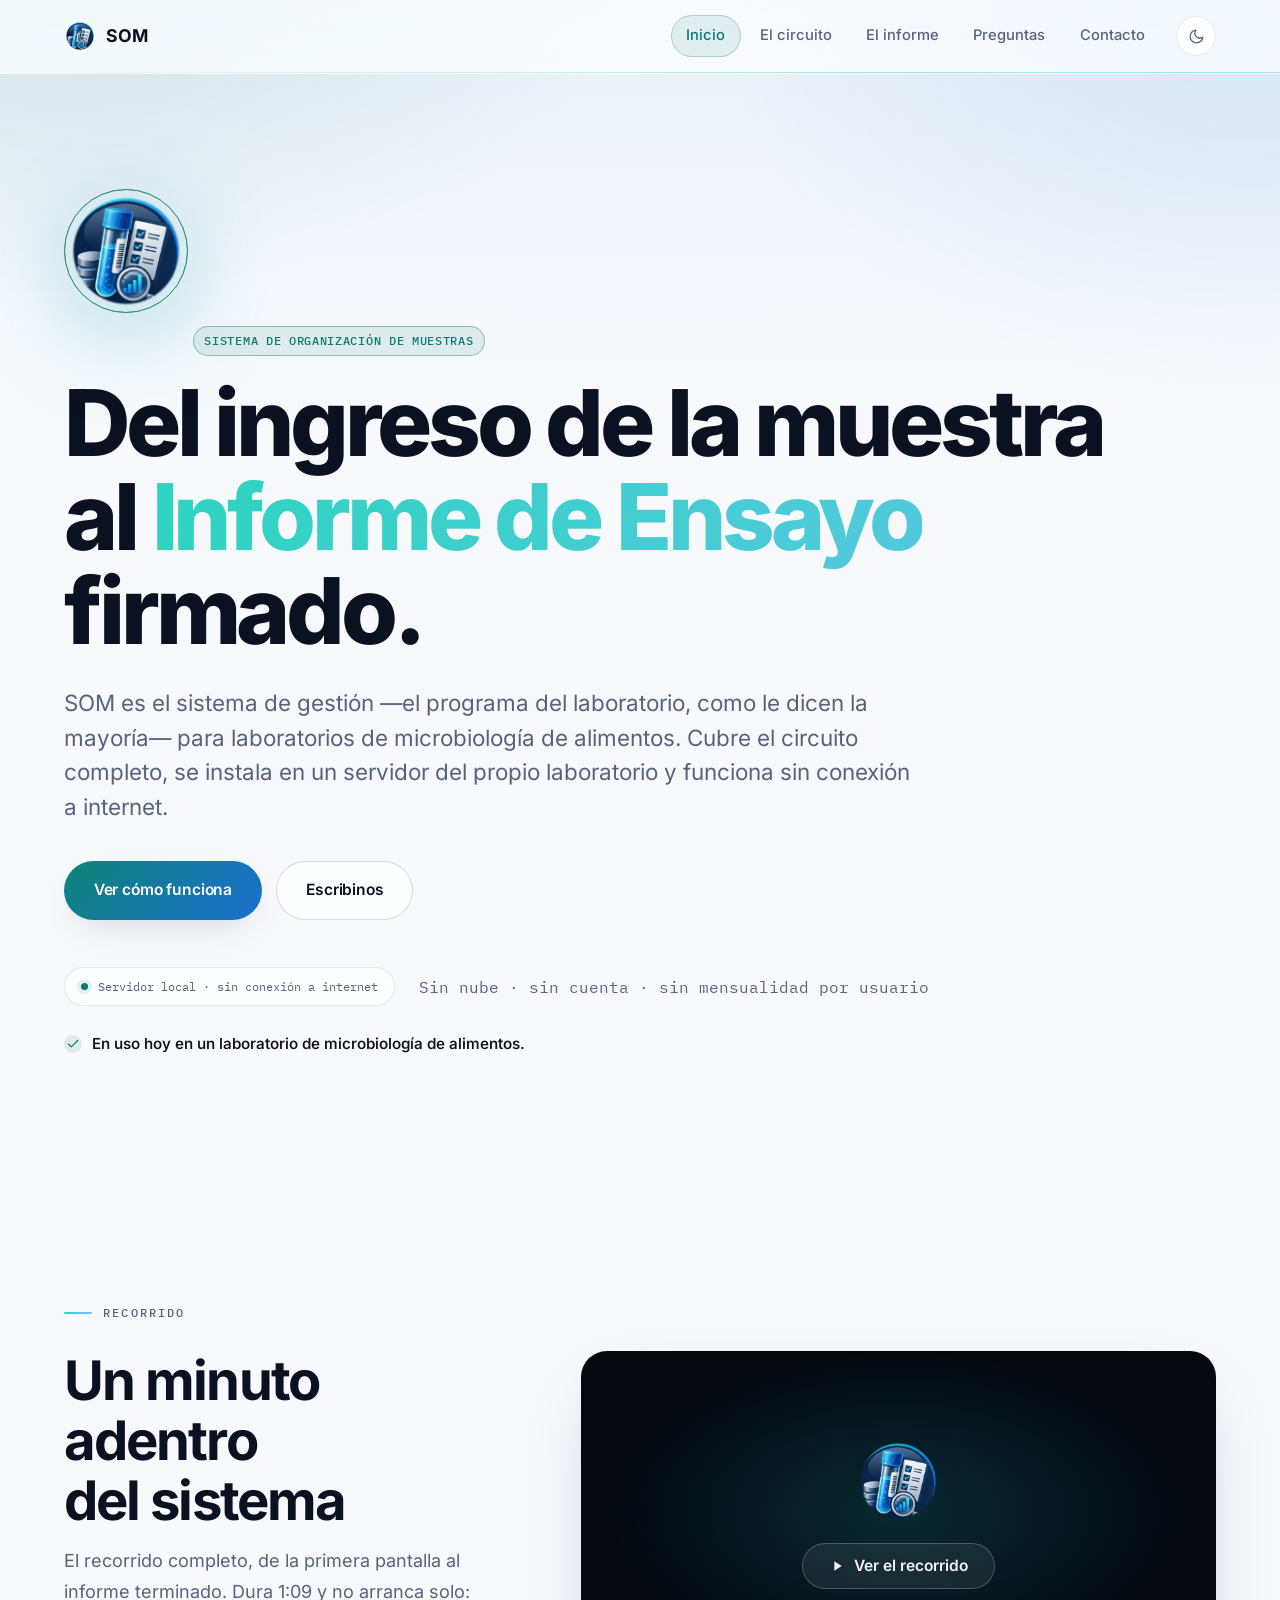
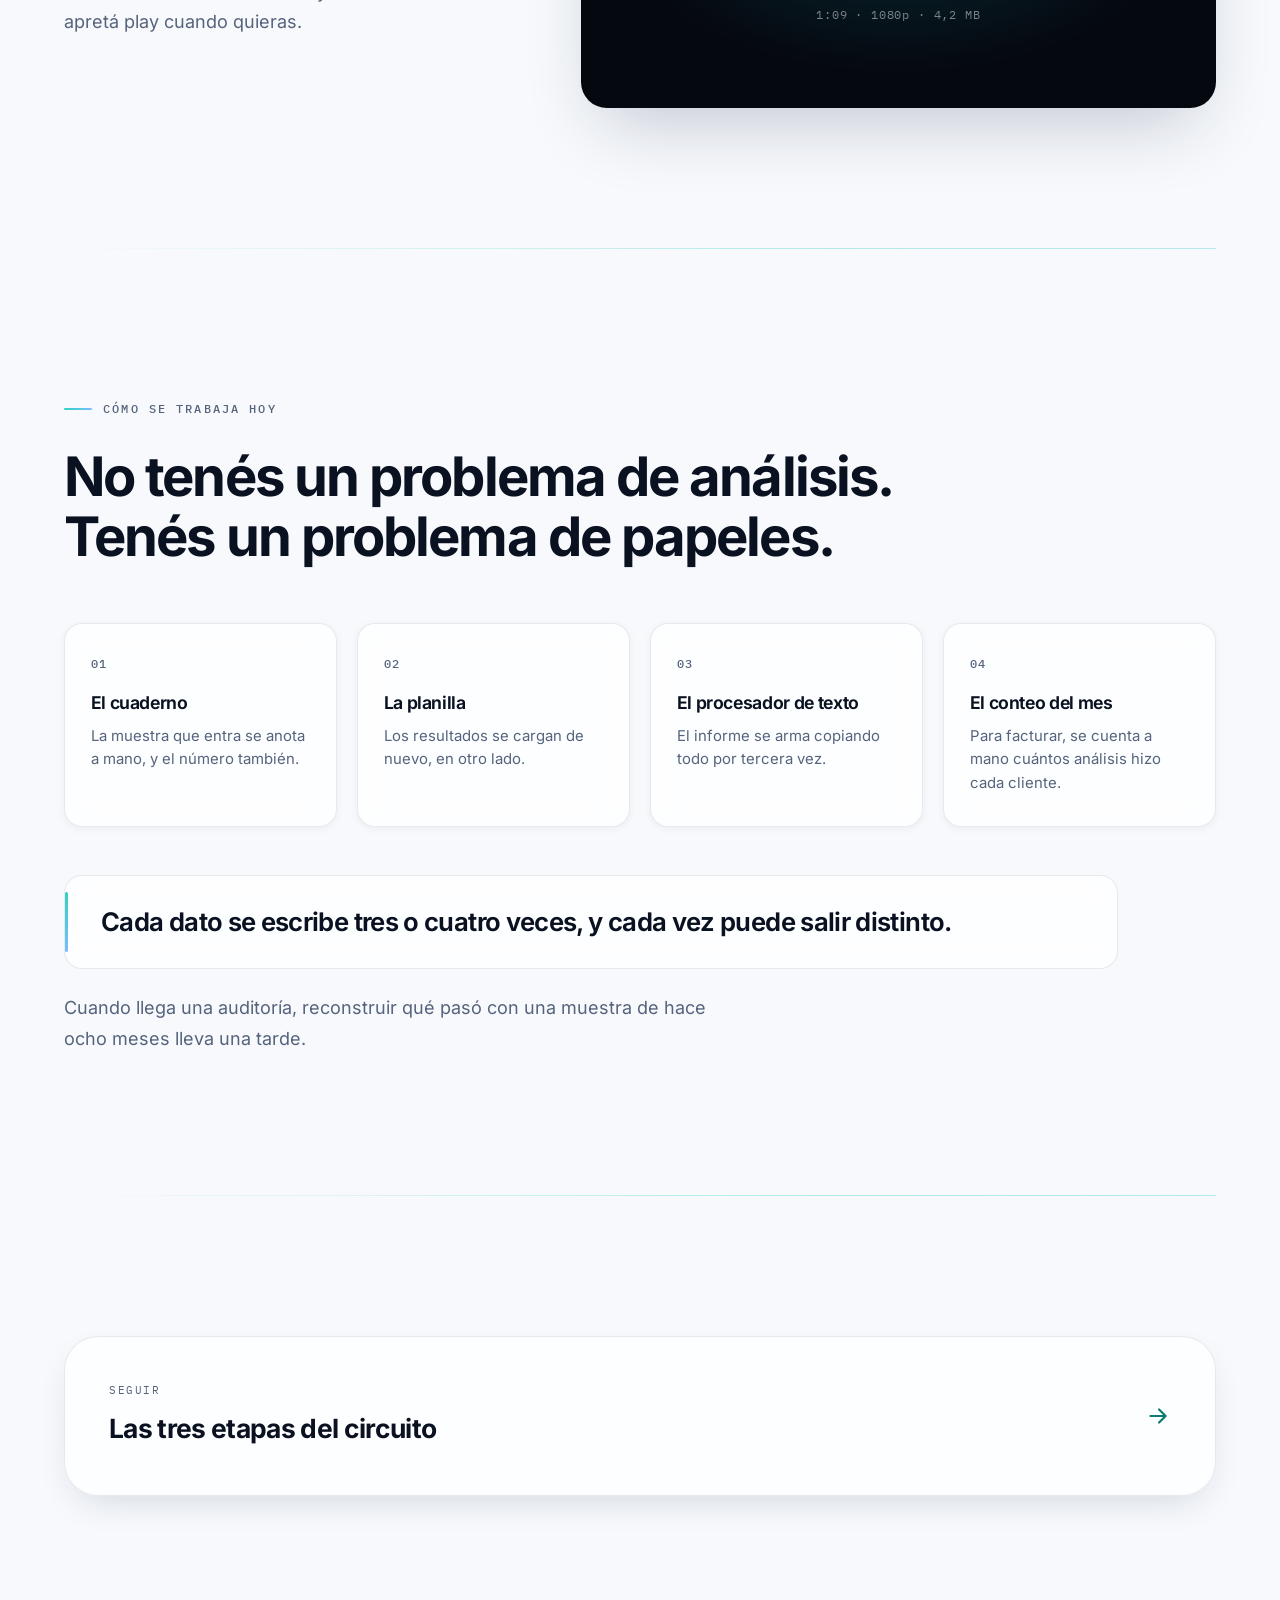
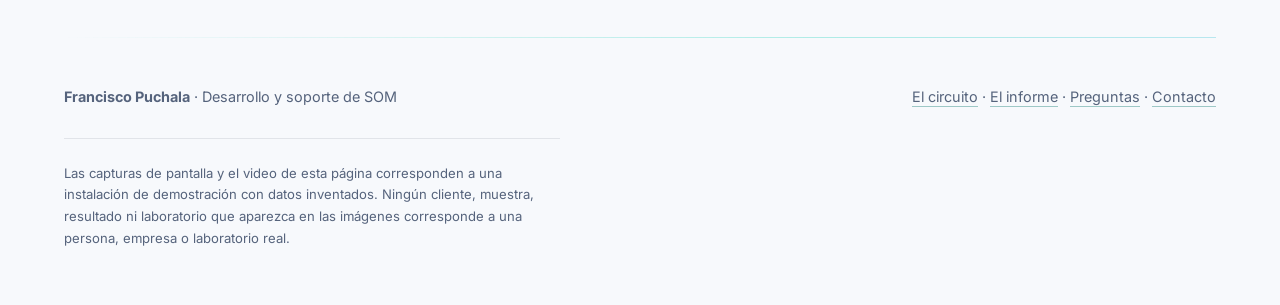
==== index.html @ 0919300e "Portada: suma "programa del laboratorio" como sinonimo natural No es una palabra clave metida con ca" ====
<!doctype html>
<html lang="es-UY">
  <head>
    <meta charset="utf-8" />
    <meta name="viewport" content="width=device-width, initial-scale=1" />
                        <!-- SEO:inicio -->
    <title>Software para laboratorios de microbiología de alimentos | SOM</title>
    <meta name="description" content="SOM gestiona el circuito completo del laboratorio, del ingreso de la muestra al Informe de Ensayo firmado. Se instala en tu servidor y funciona sin internet." />
    <link rel="canonical" href="https://somlims.uy/" />
    <meta name="author" content="Francisco Puchala" />
    <meta name="robots" content="index, follow, max-image-preview:large" />

    <!-- Vista previa al compartir (WhatsApp, LinkedIn, etc.) -->
    <meta property="og:type" content="website" />
    <meta property="og:site_name" content="SOM — Sistema de Organización de Muestras" />
    <meta property="og:locale" content="es_UY" />
    <meta property="og:title" content="Software para laboratorios de microbiología de alimentos | SOM" />
    <meta property="og:description" content="SOM gestiona el circuito completo del laboratorio, del ingreso de la muestra al Informe de Ensayo firmado. Se instala en tu servidor y funciona sin internet." />
    <meta property="og:url" content="https://somlims.uy/" />
    <meta property="og:image" content="https://somlims.uy/img/compartir.png" />
    <meta property="og:image:width" content="1200" />
    <meta property="og:image:height" content="630" />
    <meta property="og:image:alt" content="SOM — Sistema de Organización de Muestras. Del ingreso de la muestra al Informe de Ensayo firmado." />
    <meta name="twitter:card" content="summary_large_image" />
    <meta name="twitter:title" content="Software para laboratorios de microbiología de alimentos | SOM" />
    <meta name="twitter:description" content="SOM gestiona el circuito completo del laboratorio, del ingreso de la muestra al Informe de Ensayo firmado. Se instala en tu servidor y funciona sin internet." />
    <meta name="twitter:image" content="https://somlims.uy/img/compartir.png" />

    <script type="application/ld+json">{"@context":"https://schema.org","@type":"SoftwareApplication","name":"SOM — Sistema de Organización de Muestras","alternateName":"SOM","applicationCategory":"BusinessApplication","applicationSubCategory":"Sistema de gestión de laboratorio (LIMS)","operatingSystem":"Servidor propio del laboratorio, red interna","url":"https://somlims.uy/","inLanguage":"es-UY","description":"Sistema de gestión para laboratorios de microbiología de alimentos. Cubre el circuito completo, del ingreso de la muestra al Informe de Ensayo firmado. Se instala en un servidor del propio laboratorio y funciona sin conexión a internet.","author":{"@type":"Person","name":"Francisco Puchala"},"provider":{"@type":"Person","name":"Francisco Puchala"},"areaServed":{"@type":"Country","name":"Uruguay"},"audience":{"@type":"Audience","audienceType":"Laboratorios de microbiología de alimentos"},"featureList":["Ingreso de muestras con numeración automática","Carga de resultados con valores de referencia","Informe de Ensayo sobre hoja membretada con firma","Sello de acreditación según la metodología del catálogo","Fichas de clientes con historial","Conteo mensual por cliente para facturar","Catálogo propio de ensayos, parámetros y metodologías","Usuarios, roles y firmas escaneadas","Respaldos automáticos programados","Funciona sin conexión a internet"]}</script>
    <!-- SEO:fin -->
    <meta name="theme-color" content="#05080f" />
    <link rel="icon" href="./img/emblema.png" type="image/png" />
    <link rel="preload" href="./fonts/inter-latin.woff2" as="font" type="font/woff2" crossorigin />
    <link rel="stylesheet" href="./css/som.css" />
    <script>
      /* Antes del primer pintado: el tema guardado y la marca que habilita
         las animaciones de entrada. Si el JavaScript no corre, la clase
         nunca se agrega y no se esconde nada. */
      (function () {
        var r = document.documentElement;
        r.classList.add('anim');
        try {
          var t = localStorage.getItem('som-tema');
          if (t) r.setAttribute('data-theme', t);
        } catch (e) {}
      })();
    </script>
  </head>

  <body>
    <a class="saltar" href="#contenido">Saltar al contenido</a>

    <header class="cabecera">
      <div class="env cabecera__fila">
        <a class="marca" href="./index.html">
          <img src="./img/emblema.png" alt="" width="30" height="30" />
          <span>SOM</span>
        </a>
        <nav class="nav" aria-label="Principal">
          <a href="./index.html" aria-current="page">Inicio</a>
          <a href="./circuito.html">El circuito</a>
          <a href="./informe.html">El informe</a>
          <a href="./preguntas.html">Preguntas</a>
          <a href="./contacto.html">Contacto</a>
        </nav>
        <button class="tema" type="button" aria-label="Cambiar a modo claro">
          <svg class="sol" viewBox="0 0 24 24" fill="none" stroke="currentColor" stroke-width="1.8" stroke-linecap="round" aria-hidden="true"><circle cx="12" cy="12" r="4"/><path d="M12 2v2M12 20v2M4.9 4.9l1.4 1.4M17.7 17.7l1.4 1.4M2 12h2M20 12h2M4.9 19.1l1.4-1.4M17.7 6.3l1.4-1.4"/></svg>
          <svg class="luna" viewBox="0 0 24 24" fill="none" stroke="currentColor" stroke-width="1.8" stroke-linecap="round" stroke-linejoin="round" aria-hidden="true"><path d="M21 12.8A9 9 0 1 1 11.2 3a7 7 0 0 0 9.8 9.8z"/></svg>
        </button>
      </div>
      <hr class="regla-bicolor" />
    </header>

    <main id="contenido">
      <!-- ================= PORTADA ================= -->
      <section class="portada">
        <div class="env">
          <img
            class="portada__emblema" data-rev="escala"
            src="./img/emblema.png"
            alt="Emblema de SOM"
            width="108"
            height="108"
          />
          <p class="chip chip--acento" data-rev="fundido">Sistema de Organización de Muestras</p>
          <h1 class="titular" data-rev="subir" style="margin-top: 1.25rem">
            Del ingreso de la muestra<br />
            al <span class="destacado">Informe de Ensayo</span> firmado.
          </h1>
          <p class="bajada medida" data-rev="subir" style="margin-top: 1.75rem">
            SOM es el sistema de gestión —el programa del laboratorio, como le
            dicen la mayoría— para laboratorios de microbiología de alimentos.
            Cubre el circuito completo, se instala en un servidor del propio
            laboratorio y funciona sin conexión a internet.
          </p>
          <div class="botonera" style="margin-top: 2.25rem" data-rev="subir">
            <a class="boton" href="./circuito.html">Ver cómo funciona</a>
            <a class="boton boton--linea" href="./contacto.html">Escribinos</a>
          </div>
          <div class="portada__pie" data-rev="fundido">
            <span class="estado">Servidor local · sin conexión a internet</span>
            <span class="mono suave">Sin nube · sin cuenta · sin mensualidad por usuario</span>
          </div>
          <p class="en-uso" data-rev="fundido">
            <svg viewBox="0 0 24 24" fill="none" stroke="currentColor" stroke-width="2" stroke-linecap="round" stroke-linejoin="round" aria-hidden="true"><path d="M20 6 9 17l-5-5"/></svg>
            En uso hoy en un laboratorio de microbiología de alimentos.
          </p>
        </div>
      </section>

      <!-- ================= VIDEO ================= -->
      <section class="seccion">
        <div class="env">
          <p class="rotulo" data-rev="fundido">Recorrido</p>
          <div class="desparejo">
            <div>
              <h2 class="titulo-2" data-rev="subir">Un minuto adentro del sistema</h2>
              <p class="suave" data-rev="subir" style="margin-top: 1rem">
                El recorrido completo, de la primera pantalla al informe
                terminado. Dura 1:09 y no arranca solo: apretá play cuando
                quieras.
              </p>
            </div>
            <div class="video" data-rev="escala">
              <video
                preload="none"
                playsinline
                src="./video/recorrido.mp4"
                title="Recorrido por SOM"
              >
                Tu navegador no puede reproducir este video.
                <a href="./video/recorrido.mp4">Descargalo acá.</a>
              </video>
              <button class="video__tapa" type="button">
                <img src="./img/emblema.png" alt="" width="84" height="84" />
                <span class="video__play">
                  <svg viewBox="0 0 24 24" width="16" height="16" fill="currentColor" aria-hidden="true"><path d="M8 5v14l11-7z"/></svg>
                  Ver el recorrido
                </span>
                <span class="video__dato">1:09 · 1080p · 4,2 MB</span>
              </button>
            </div>
          </div>
        </div>
      </section>

      <!-- ================= EL PROBLEMA ================= -->
      <section class="seccion">
        <div class="env">
          <p class="rotulo" data-rev="fundido">Cómo se trabaja hoy</p>
          <h2 class="titulo-2 medida" data-rev="subir">
            No tenés un problema de análisis.<br />
            Tenés un problema de papeles.
          </h2>

          <div class="hoy" data-escalonar>
            <div class="hoy__paso" data-rev="subir">
              <span class="hoy__n">01</span>
              <strong>El cuaderno</strong>
              <p>La muestra que entra se anota a mano, y el número también.</p>
            </div>
            <div class="hoy__paso" data-rev="subir">
              <span class="hoy__n">02</span>
              <strong>La planilla</strong>
              <p>Los resultados se cargan de nuevo, en otro lado.</p>
            </div>
            <div class="hoy__paso" data-rev="subir">
              <span class="hoy__n">03</span>
              <strong>El procesador de texto</strong>
              <p>El informe se arma copiando todo por tercera vez.</p>
            </div>
            <div class="hoy__paso" data-rev="subir">
              <span class="hoy__n">04</span>
              <strong>El conteo del mes</strong>
              <p>Para facturar, se cuenta a mano cuántos análisis hizo cada cliente.</p>
            </div>
          </div>

          <p class="remate medida" data-rev="subir">
            Cada dato se escribe tres o cuatro veces, y cada vez puede salir
            distinto.
          </p>

          <p class="suave medida" data-rev="subir" style="margin-top: 1.5rem">
            Cuando llega una auditoría, reconstruir qué pasó con una muestra de
            hace ocho meses lleva una tarde.
          </p>
        </div>
      </section>

      <!-- ================= SIGUIENTE ================= -->
      <section class="seccion">
        <div class="env">
          <a class="siguiente" data-rev="escala" href="./circuito.html">
            <span>
              <small>Seguir</small>
              <strong>Las tres etapas del circuito</strong>
            </span>
            <svg viewBox="0 0 24 24" fill="none" stroke="currentColor" stroke-width="2" stroke-linecap="round" stroke-linejoin="round" aria-hidden="true"><path d="M5 12h14M13 6l6 6-6 6"/></svg>
          </a>
        </div>
      </section>
    </main>

    <footer class="pie">
      <div class="env">
        <div class="pie__fila">
          <div>
            <strong data-dato="nombre"></strong>
            <span class="suave"> · </span>
            <span class="suave" data-dato="rol"></span>
          </div>
          <nav aria-label="Pie">
            <a href="./circuito.html">El circuito</a> ·
            <a href="./informe.html">El informe</a> ·
            <a href="./preguntas.html">Preguntas</a> ·
            <a href="./contacto.html">Contacto</a>
          </nav>
        </div>
        <p class="descargo">
          Las capturas de pantalla y el video de esta página corresponden a una
          instalación de demostración con datos inventados. Ningún cliente,
          muestra, resultado ni laboratorio que aparezca en las imágenes
          corresponde a una persona, empresa o laboratorio real.
        </p>
      </div>
    </footer>

    <script src="./js/datos.js"></script>
    <script src="./js/som.js" defer></script>
  </body>
</html>
---- css/som.css ----
/* ==========================================================================
   SOM — Sistema de Organización de Muestras
   Hoja de estilos única. Sin framework, sin dependencias externas.

   Dirección: superficies de vidrio, sombras difusas y grandes, esquinas
   redondeadas consistentes, mucho aire y gradientes derivados de la marca
   (verde agua del sistema + azul del emblema). Nada de violeta genérico.
   ========================================================================== */

/* --------------------------------------------------------------------------
   1. Tipografías (servidas desde este mismo repositorio)
   -------------------------------------------------------------------------- */

@font-face {
  font-family: 'Inter';
  font-style: normal;
  font-weight: 100 900;
  font-display: swap;
  src: url('../fonts/inter-latin.woff2') format('woff2');
  unicode-range: U+0000-00FF, U+0131, U+0152-0153, U+02BB-02BC, U+02C6, U+02DA,
    U+02DC, U+0304, U+0308, U+0329, U+2000-206F, U+20AC, U+2122, U+2191, U+2193,
    U+2212, U+2215, U+FEFF, U+FFFD;
}
@font-face {
  font-family: 'Inter';
  font-style: normal;
  font-weight: 100 900;
  font-display: swap;
  src: url('../fonts/inter-latin-ext.woff2') format('woff2');
  unicode-range: U+0100-02BA, U+02BD-02C5, U+02C7-02CC, U+02CE-02D7, U+02DD-02FF,
    U+0304, U+0308, U+0329, U+1D00-1DBF, U+1E00-1E9F, U+1EF2-1EFF, U+2020,
    U+20A0-20AB, U+20AD-20C0, U+2113, U+2C60-2C7F, U+A720-A7FF;
}
@font-face {
  font-family: 'IBM Plex Mono';
  font-style: normal;
  font-weight: 400;
  font-display: swap;
  src: url('../fonts/plexmono-400-latin.woff2') format('woff2');
  unicode-range: U+0000-00FF, U+0131, U+0152-0153, U+02BB-02BC, U+02C6, U+02DA,
    U+02DC, U+0304, U+0308, U+0329, U+2000-206F, U+20AC, U+2122, U+2191, U+2193,
    U+2212, U+2215, U+FEFF, U+FFFD;
}
@font-face {
  font-family: 'IBM Plex Mono';
  font-style: normal;
  font-weight: 400;
  font-display: swap;
  src: url('../fonts/plexmono-400-latin-ext.woff2') format('woff2');
  unicode-range: U+0100-02BA, U+02BD-02C5, U+02C7-02CC, U+02CE-02D7, U+02DD-02FF,
    U+0304, U+0308, U+0329, U+1D00-1DBF, U+1E00-1E9F, U+1EF2-1EFF, U+2020,
    U+20A0-20AB, U+20AD-20C0, U+2113, U+2C60-2C7F, U+A720-A7FF;
}
@font-face {
  font-family: 'IBM Plex Mono';
  font-style: normal;
  font-weight: 500;
  font-display: swap;
  src: url('../fonts/plexmono-500-latin.woff2') format('woff2');
  unicode-range: U+0000-00FF, U+0131, U+0152-0153, U+02BB-02BC, U+02C6, U+02DA,
    U+02DC, U+0304, U+0308, U+0329, U+2000-206F, U+20AC, U+2122, U+2191, U+2193,
    U+2212, U+2215, U+FEFF, U+FFFD;
}
@font-face {
  font-family: 'IBM Plex Mono';
  font-style: normal;
  font-weight: 500;
  font-display: swap;
  src: url('../fonts/plexmono-500-latin-ext.woff2') format('woff2');
  unicode-range: U+0100-02BA, U+02BD-02C5, U+02C7-02CC, U+02CE-02D7, U+02DD-02FF,
    U+0304, U+0308, U+0329, U+1D00-1DBF, U+1E00-1E9F, U+1EF2-1EFF, U+2020,
    U+20A0-20AB, U+20AD-20C0, U+2113, U+2C60-2C7F, U+A720-A7FF;
}

/* --------------------------------------------------------------------------
   2. Fichas de diseño
   -------------------------------------------------------------------------- */

:root {
  /* Fondo profundo con dos halos de color muy suaves */
  --bg: #05080f;
  --bg-2: #090f1d;
  --halo-1: rgba(45, 212, 191, 0.16);
  --halo-2: rgba(66, 141, 245, 0.14);

  /* Superficies de vidrio */
  --panel: rgba(255, 255, 255, 0.042);
  --panel-2: rgba(255, 255, 255, 0.075);
  --vidrio: rgba(9, 15, 29, 0.62);
  --linea: rgba(255, 255, 255, 0.085);
  --linea-fuerte: rgba(255, 255, 255, 0.16);

  --text: #f0f4fa;
  --muted: #96a3ba;

  --accent: #2dd4bf;
  --accent-2: #6bb3ff;
  --accent-soft: rgba(45, 212, 191, 0.13);
  --on-accent: #ffffff;

  /* Gradientes. El verde agua es del sistema, el azul es el del emblema. */
  --grad-boton: linear-gradient(135deg, #0e8377 0%, #1c6fd0 100%);
  --grad-boton-hover: linear-gradient(135deg, #12a394 0%, #2a80e8 100%);
  --grad-texto: linear-gradient(115deg, #2dd4bf 0%, #7cbcff 100%);
  --grad-linea: linear-gradient(
    90deg,
    transparent,
    rgba(45, 212, 191, 0.55) 30%,
    rgba(107, 179, 255, 0.55) 70%,
    transparent
  );

  /* Sombras difusas y grandes */
  --sh-1: 0 2px 10px rgba(0, 0, 0, 0.3);
  --sh-2: 0 14px 40px -12px rgba(0, 0, 0, 0.55);
  --sh-3: 0 30px 80px -20px rgba(0, 0, 0, 0.7);
  --sh-glow: 0 14px 44px -10px rgba(20, 160, 175, 0.45);

  --marcador: #f0b072;
  --marcador-borde: rgba(240, 176, 114, 0.5);
  --marcador-fondo: rgba(240, 176, 114, 0.12);

  --font-sans: 'Inter', system-ui, -apple-system, 'Segoe UI', Roboto,
    'Helvetica Neue', Arial, sans-serif;
  --font-mono: 'IBM Plex Mono', ui-monospace, 'SFMono-Regular', Consolas,
    'Liberation Mono', monospace;

  /* Radios consistentes */
  --r-xs: 8px;
  --r-sm: 12px;
  --r: 18px;
  --r-lg: 26px;
  --r-xl: 34px;
  --r-pill: 999px;

  /* Aire */
  --rail: clamp(1.25rem, 5vw, 4rem);
  --seccion-y: clamp(5.5rem, 11vw, 10rem);
  --measure: 62ch;
  --header-h: 4.5rem;

  --ease: cubic-bezier(0.22, 0.72, 0.24, 1);
  --ease-out: cubic-bezier(0.16, 1, 0.3, 1);
  --t: 0.3s;
}

@media (prefers-color-scheme: light) {
  :root:not([data-theme='dark']) {
    --bg: #f7f9fc;
    --bg-2: #eaf0f8;
    --halo-1: rgba(13, 122, 111, 0.12);
    --halo-2: rgba(28, 111, 208, 0.1);

    --panel: rgba(255, 255, 255, 0.78);
    --panel-2: rgba(255, 255, 255, 0.95);
    --vidrio: rgba(255, 255, 255, 0.72);
    --linea: rgba(12, 24, 48, 0.09);
    --linea-fuerte: rgba(12, 24, 48, 0.16);

    --text: #0a1120;
    --muted: #55637c;

    --accent: #0d7a6f;
    --accent-2: #1c6fd0;
    --accent-soft: rgba(13, 122, 111, 0.1);

    --sh-1: 0 2px 8px rgba(15, 30, 60, 0.05);
    --sh-2: 0 14px 36px -12px rgba(15, 30, 60, 0.16);
    --sh-3: 0 32px 74px -22px rgba(15, 30, 60, 0.24);
    --sh-glow: 0 14px 40px -10px rgba(13, 122, 111, 0.32);

    --marcador: #8a5310;
    --marcador-borde: rgba(154, 91, 15, 0.45);
    --marcador-fondo: rgba(217, 131, 36, 0.1);
  }
}

:root[data-theme='light'] {
  --bg: #f7f9fc;
  --bg-2: #eaf0f8;
  --halo-1: rgba(13, 122, 111, 0.12);
  --halo-2: rgba(28, 111, 208, 0.1);

  --panel: rgba(255, 255, 255, 0.78);
  --panel-2: rgba(255, 255, 255, 0.95);
  --vidrio: rgba(255, 255, 255, 0.72);
  --linea: rgba(12, 24, 48, 0.09);
  --linea-fuerte: rgba(12, 24, 48, 0.16);

  --text: #0a1120;
  --muted: #55637c;

  --accent: #0d7a6f;
  --accent-2: #1c6fd0;
  --accent-soft: rgba(13, 122, 111, 0.1);

  --sh-1: 0 2px 8px rgba(15, 30, 60, 0.05);
  --sh-2: 0 14px 36px -12px rgba(15, 30, 60, 0.16);
  --sh-3: 0 32px 74px -22px rgba(15, 30, 60, 0.24);
  --sh-glow: 0 14px 40px -10px rgba(13, 122, 111, 0.32);

  --marcador: #8a5310;
  --marcador-borde: rgba(154, 91, 15, 0.45);
  --marcador-fondo: rgba(217, 131, 36, 0.1);
}

/* --------------------------------------------------------------------------
   3. Base
   -------------------------------------------------------------------------- */

*,
*::before,
*::after {
  box-sizing: border-box;
}

html {
  -webkit-text-size-adjust: 100%;
  scroll-behavior: smooth;
  scroll-padding-top: calc(var(--header-h) + 2rem);
}

body {
  margin: 0;
  min-height: 100%;
  background: var(--bg);
  color: var(--text);
  font-family: var(--font-sans);
  font-size: clamp(1rem, 0.95rem + 0.25vw, 1.125rem);
  line-height: 1.7;
  overflow-x: hidden;
  -webkit-font-smoothing: antialiased;
  text-rendering: optimizeLegibility;
  font-synthesis-weight: none;
}

/* Los dos halos de color del fondo. Fijos, muy difusos, casi imperceptibles:
   dan profundidad sin convertirse en un degradado de moda. */
body::before {
  content: '';
  position: fixed;
  inset: -20%;
  z-index: -2;
  background: radial-gradient(
      62rem 42rem at 18% 6%,
      var(--halo-1),
      transparent 60%
    ),
    radial-gradient(54rem 40rem at 84% 14%, var(--halo-2), transparent 62%);
  pointer-events: none;
  animation: derivar 34s ease-in-out infinite alternate;
  will-change: transform;
}

/* La capa plana de abajo, que no se mueve. */
body::after {
  content: '';
  position: fixed;
  inset: 0;
  z-index: -3;
  background: linear-gradient(180deg, var(--bg-2) 0%, var(--bg) 42%);
  pointer-events: none;
}

/* Los dos halos derivan muy despacio. Medio minuto por ciclo: se percibe
   que la pagina esta viva sin que nada distraiga de la lectura. */
@keyframes derivar {
  0% {
    transform: translate3d(0, 0, 0) scale(1);
  }
  50% {
    transform: translate3d(3%, -2.5%, 0) scale(1.08);
  }
  100% {
    transform: translate3d(-2.5%, 2%, 0) scale(1.04);
  }
}

h1,
h2,
h3,
h4 {
  margin: 0;
  font-weight: 700;
  line-height: 1.1;
  letter-spacing: -0.03em;
  text-wrap: balance;
}

p {
  margin: 0;
  text-wrap: pretty;
}

img,
video {
  display: block;
  max-width: 100%;
  height: auto;
}

a {
  color: var(--accent);
  text-decoration-color: color-mix(in srgb, var(--accent) 38%, transparent);
  text-underline-offset: 0.25em;
  text-decoration-thickness: 1px;
  transition: color var(--t) var(--ease),
    text-decoration-color var(--t) var(--ease),
    text-decoration-thickness var(--t) var(--ease);
}
a:hover {
  text-decoration-color: currentColor;
  text-decoration-thickness: 2px;
}

:focus-visible {
  outline: 2px solid var(--accent);
  outline-offset: 3px;
  border-radius: var(--r-xs);
}

::selection {
  background: color-mix(in srgb, var(--accent) 30%, transparent);
  color: var(--text);
}

.saltar {
  position: absolute;
  left: -9999px;
  top: 0;
  z-index: 100;
  padding: 0.85rem 1.4rem;
  border-radius: var(--r-pill);
  background: var(--grad-boton);
  color: #fff;
  font-weight: 600;
  text-decoration: none;
  box-shadow: var(--sh-2);
}
.saltar:focus {
  left: 1rem;
  top: 1rem;
}

/* --------------------------------------------------------------------------
   4. Retícula
   -------------------------------------------------------------------------- */

.env {
  width: 100%;
  max-width: 80rem;
  margin-inline: auto;
  padding-inline: var(--rail);
}

.seccion {
  position: relative;
  padding-block: var(--seccion-y);
}

/* Un filete degradado en vez de una línea dura. */
.seccion + .seccion::before {
  content: '';
  position: absolute;
  top: 0;
  left: 50%;
  translate: -50% 0;
  width: min(80rem, 100% - var(--rail) * 2);
  height: 1px;
  background: var(--grad-linea);
  opacity: 0.65;
}

.desparejo {
  display: grid;
  gap: clamp(2rem, 5vw, 4.5rem);
  align-items: start;
}
@media (min-width: 62rem) {
  .desparejo {
    grid-template-columns: minmax(0, 5fr) minmax(0, 7fr);
  }
}

.medida {
  max-width: var(--measure);
}

/* --------------------------------------------------------------------------
   5. Piezas de marca
   -------------------------------------------------------------------------- */

.regla-bicolor {
  height: 1px;
  border: 0;
  margin: 0;
  background: var(--grad-linea);
  opacity: 0.8;
}

.chip {
  display: inline-flex;
  align-items: center;
  gap: 0.45em;
  padding: 0.4em 0.9em;
  border: 1px solid var(--linea);
  border-radius: var(--r-pill);
  background: var(--panel);
  backdrop-filter: blur(10px);
  -webkit-backdrop-filter: blur(10px);
  color: var(--muted);
  font-family: var(--font-mono);
  font-size: 0.72rem;
  font-weight: 500;
  letter-spacing: 0.06em;
  text-transform: uppercase;
  white-space: nowrap;
  transition: all var(--t) var(--ease);
}

.chip--acento {
  border-color: color-mix(in srgb, var(--accent) 40%, transparent);
  background: var(--accent-soft);
  color: var(--accent);
}

.rotulo {
  display: inline-flex;
  align-items: center;
  gap: 0.7rem;
  margin-bottom: 1.75rem;
  font-family: var(--font-mono);
  font-size: 0.74rem;
  font-weight: 500;
  letter-spacing: 0.18em;
  text-transform: uppercase;
  color: var(--muted);
}
.rotulo::before {
  content: '';
  width: 1.75rem;
  height: 2px;
  border-radius: 2px;
  background: var(--grad-texto);
}

.estado {
  display: inline-flex;
  align-items: center;
  gap: 0.6rem;
  padding: 0.5rem 1rem;
  border: 1px solid var(--linea);
  border-radius: var(--r-pill);
  background: var(--panel);
  backdrop-filter: blur(10px);
  -webkit-backdrop-filter: blur(10px);
  font-family: var(--font-mono);
  font-size: 0.78rem;
  color: var(--muted);
}
.estado::before {
  content: '';
  width: 7px;
  height: 7px;
  border-radius: 50%;
  background: var(--accent);
  box-shadow: 0 0 0 4px var(--accent-soft);
  animation: latir 2.8s var(--ease) infinite;
}

@keyframes latir {
  0%,
  100% {
    box-shadow: 0 0 0 4px var(--accent-soft);
  }
  50% {
    box-shadow: 0 0 0 8px transparent;
  }
}

.mono {
  font-family: var(--font-mono);
  font-size: 0.9em;
  font-variant-numeric: tabular-nums;
}

/* --------------------------------------------------------------------------
   6. Encabezado de vidrio
   -------------------------------------------------------------------------- */

.cabecera {
  position: sticky;
  top: 0;
  z-index: 50;
  background: var(--vidrio);
  backdrop-filter: blur(20px) saturate(160%);
  -webkit-backdrop-filter: blur(20px) saturate(160%);
  border-bottom: 1px solid transparent;
  transition: background-color 0.4s var(--ease), border-color 0.4s var(--ease),
    box-shadow 0.4s var(--ease);
}

/* Al bajar, el vidrio se cierra un poco y aparece la sombra. */
.cabecera.pegada {
  border-bottom-color: var(--linea);
  box-shadow: var(--sh-1);
}

.cabecera__fila {
  display: flex;
  align-items: center;
  gap: 1rem;
  height: var(--header-h);
}

.marca {
  display: flex;
  align-items: center;
  gap: 0.65rem;
  margin-right: auto;
  color: inherit;
  text-decoration: none;
  font-weight: 700;
  font-size: 1.1rem;
  letter-spacing: -0.02em;
  transition: transform var(--t) var(--ease);
}
.marca:hover {
  transform: scale(1.04);
}
.marca img {
  width: 32px;
  height: 32px;
  border-radius: 50%;
  transition: transform 0.5s var(--ease), box-shadow 0.5s var(--ease);
}
.marca:hover img {
  transform: rotate(-10deg);
  box-shadow: var(--sh-glow);
}

.nav {
  display: flex;
  align-items: center;
  gap: 0.25rem;
}

.nav a {
  position: relative;
  padding: 0.5rem 0.95rem;
  border-radius: var(--r-pill);
  color: var(--muted);
  font-size: 0.92rem;
  font-weight: 500;
  text-decoration: none;
  transition: all var(--t) var(--ease);
}
.nav a:hover {
  color: var(--text);
  background: var(--panel-2);
  transform: translateY(-1px);
}
.nav a[aria-current='page'] {
  color: var(--accent);
  background: var(--accent-soft);
  box-shadow: inset 0 0 0 1px color-mix(in srgb, var(--accent) 25%, transparent);
}

@media (max-width: 46rem) {
  .cabecera__fila {
    height: auto;
    padding-block: 0.7rem;
    flex-wrap: wrap;
  }
  .nav {
    order: 3;
    width: 100%;
    overflow-x: auto;
    scrollbar-width: none;
    padding-bottom: 0.2rem;
  }
  .nav::-webkit-scrollbar {
    display: none;
  }
}

.tema {
  display: grid;
  place-items: center;
  width: 2.5rem;
  height: 2.5rem;
  flex: none;
  border: 1px solid var(--linea);
  border-radius: 50%;
  background: var(--panel);
  backdrop-filter: blur(10px);
  -webkit-backdrop-filter: blur(10px);
  color: var(--muted);
  cursor: pointer;
  transition: all var(--t) var(--ease);
}
.tema:hover {
  color: var(--accent);
  border-color: color-mix(in srgb, var(--accent) 40%, transparent);
  transform: scale(1.08) rotate(12deg);
  box-shadow: var(--sh-glow);
}
.tema svg {
  width: 17px;
  height: 17px;
}
.tema .luna {
  display: none;
}
:root[data-theme='light'] .tema .luna,
:root[data-theme='dark'] .tema .sol {
  display: block;
}
:root[data-theme='light'] .tema .sol,
:root[data-theme='dark'] .tema .luna {
  display: none;
}
@media (prefers-color-scheme: light) {
  :root:not([data-theme]) .tema .sol {
    display: none;
  }
  :root:not([data-theme]) .tema .luna {
    display: block;
  }
}

/* --------------------------------------------------------------------------
   7. Tipografía de página
   -------------------------------------------------------------------------- */

.titular {
  font-size: clamp(2.6rem, 1.3rem + 5.8vw, 5.75rem);
  font-weight: 800;
  letter-spacing: -0.045em;
  line-height: 1.02;
}

.titulo-2 {
  font-size: clamp(2rem, 1.3rem + 2.8vw, 3.4rem);
  font-weight: 700;
  letter-spacing: -0.035em;
}

.titulo-3 {
  font-size: clamp(1.25rem, 1.05rem + 0.85vw, 1.65rem);
  font-weight: 650;
  letter-spacing: -0.022em;
}

.bajada {
  font-size: clamp(1.1rem, 1rem + 0.6vw, 1.4rem);
  line-height: 1.55;
  font-weight: 400;
  color: var(--muted);
}

.suave {
  color: var(--muted);
}

/* El único texto con gradiente de toda la página. Uno solo, si no pierde
   la gracia. */
.destacado {
  background: var(--grad-texto);
  -webkit-background-clip: text;
  background-clip: text;
  color: transparent;
  -webkit-text-fill-color: transparent;
}

/* --------------------------------------------------------------------------
   8. Botones
   -------------------------------------------------------------------------- */

.boton {
  display: inline-flex;
  align-items: center;
  justify-content: center;
  gap: 0.55rem;
  padding: 0.95rem 1.8rem;
  border: 1px solid transparent;
  border-radius: var(--r-pill);
  background: var(--grad-boton);
  color: #fff;
  font-family: inherit;
  font-size: 0.97rem;
  font-weight: 600;
  letter-spacing: -0.01em;
  text-decoration: none;
  cursor: pointer;
  box-shadow: var(--sh-2);
  transition: all var(--t) var(--ease);
}
.boton:hover {
  background: var(--grad-boton-hover);
  transform: scale(1.05) translateY(-2px);
  box-shadow: var(--sh-glow);
  color: #fff;
}
.boton:active {
  transform: scale(1.01);
}

.boton--linea {
  background: var(--panel);
  backdrop-filter: blur(12px);
  -webkit-backdrop-filter: blur(12px);
  border-color: var(--linea-fuerte);
  color: var(--text);
  box-shadow: none;
}
.boton--linea:hover {
  background: var(--panel-2);
  border-color: color-mix(in srgb, var(--accent) 45%, transparent);
  color: var(--text);
  box-shadow: var(--sh-2);
}

.botonera {
  display: flex;
  flex-wrap: wrap;
  gap: 0.9rem;
}

/* --------------------------------------------------------------------------
   9. Tarjeta de vidrio — la base de casi todo
   -------------------------------------------------------------------------- */

.vidrio {
  border: 1px solid var(--linea);
  border-radius: var(--r-lg);
  background: var(--panel);
  backdrop-filter: blur(16px) saturate(140%);
  -webkit-backdrop-filter: blur(16px) saturate(140%);
  box-shadow: var(--sh-2);
}

/* --------------------------------------------------------------------------
   10. Marco de las capturas
   -------------------------------------------------------------------------- */

.marco {
  position: relative;
  border: 1px solid var(--linea);
  border-radius: var(--r-lg);
  background: var(--panel);
  backdrop-filter: blur(16px);
  -webkit-backdrop-filter: blur(16px);
  box-shadow: var(--sh-2);
  overflow: hidden;
  transition: transform 0.45s var(--ease), box-shadow 0.45s var(--ease),
    border-color 0.45s var(--ease);
}

.marco__barra {
  display: flex;
  align-items: center;
  gap: 0.7rem;
  padding: 0.8rem 1.1rem;
  border-bottom: 1px solid var(--linea);
  background: var(--panel);
}

.marco__puntos {
  display: flex;
  gap: 0.4rem;
  flex: none;
}
.marco__puntos i {
  width: 10px;
  height: 10px;
  border-radius: 50%;
  background: var(--linea-fuerte);
  transition: background-color 0.45s var(--ease);
}
.marco:hover .marco__puntos i:nth-child(1) {
  background: #ff6058;
}
.marco:hover .marco__puntos i:nth-child(2) {
  background: #ffbe2f;
}
.marco:hover .marco__puntos i:nth-child(3) {
  background: #2bc840;
}

.marco__url {
  flex: 1;
  min-width: 0;
  padding: 0.3rem 0.9rem;
  border-radius: var(--r-pill);
  background: color-mix(in srgb, var(--bg) 55%, transparent);
  color: var(--muted);
  font-family: var(--font-mono);
  font-size: 0.7rem;
  white-space: nowrap;
  overflow: hidden;
  text-overflow: ellipsis;
  transition: color 0.45s var(--ease);
}

.marco img {
  width: 100%;
  transition: transform 0.7s var(--ease);
}

.marco--realce:hover {
  transform: translateY(-5px);
  box-shadow: var(--sh-3);
  border-color: color-mix(in srgb, var(--accent) 32%, var(--linea));
}
.marco--realce:hover img {
  transform: scale(1.02);
}
.marco--realce:hover .marco__url {
  color: var(--accent);
}

/* --------------------------------------------------------------------------
   11. Portada
   -------------------------------------------------------------------------- */

.portada {
  position: relative;
  padding-block: clamp(4rem, 9vw, 8rem) clamp(3.5rem, 7vw, 6rem);
}

.portada__emblema {
  width: clamp(84px, 12vw, 124px);
  height: auto;
  margin-bottom: 2rem;
  border-radius: 50%;
  filter: drop-shadow(0 20px 50px rgba(20, 160, 175, 0.4));
  animation: flotar 7s ease-in-out infinite;
}

@keyframes flotar {
  0%,
  100% {
    transform: translateY(0);
  }
  50% {
    transform: translateY(-10px);
  }
}

.en-uso {
  display: inline-flex;
  align-items: center;
  gap: 0.6rem;
  margin-top: 1.5rem;
  font-size: 0.95rem;
  font-weight: 550;
  color: var(--text);
}
.en-uso svg {
  flex: none;
  width: 18px;
  height: 18px;
  padding: 2px;
  border-radius: 50%;
  background: var(--accent-soft);
  color: var(--accent);
}

.portada__pie {
  display: flex;
  flex-wrap: wrap;
  align-items: center;
  gap: 1rem 1.5rem;
  margin-top: 3rem;
}

/* --------------------------------------------------------------------------
   12. Video
   -------------------------------------------------------------------------- */

.video {
  position: relative;
  border: 1px solid var(--linea);
  border-radius: var(--r-lg);
  background: #05080f;
  overflow: hidden;
  aspect-ratio: 16 / 9;
  box-shadow: var(--sh-3);
  transition: transform 0.45s var(--ease), box-shadow 0.45s var(--ease);
}
.video:hover {
  transform: translateY(-5px);
  box-shadow: var(--sh-3), var(--sh-glow);
}

.video video {
  width: 100%;
  height: 100%;
  object-fit: contain;
  background: #05080f;
}

.video__tapa {
  position: absolute;
  inset: 0;
  display: grid;
  place-content: center;
  gap: 1.1rem;
  justify-items: center;
  border: 0;
  width: 100%;
  padding: 1.5rem;
  background: radial-gradient(
      ellipse 65% 65% at 50% 45%,
      rgba(20, 160, 175, 0.22),
      transparent 70%
    ),
    #05080f;
  color: #f0f4fa;
  font-family: inherit;
  cursor: pointer;
  transition: opacity 0.5s var(--ease), visibility 0.5s;
}

.video__tapa img {
  width: clamp(60px, 9vw, 88px);
  border-radius: 50%;
  transition: transform 0.45s var(--ease);
}
.video__tapa:hover img {
  transform: scale(1.06);
}

.video__play {
  display: inline-flex;
  align-items: center;
  gap: 0.6rem;
  padding: 0.8rem 1.6rem;
  border: 1px solid rgba(255, 255, 255, 0.22);
  border-radius: var(--r-pill);
  background: rgba(255, 255, 255, 0.07);
  backdrop-filter: blur(14px);
  -webkit-backdrop-filter: blur(14px);
  font-size: 0.97rem;
  font-weight: 600;
  transition: all var(--t) var(--ease);
}
.video__tapa:hover .video__play {
  background: var(--grad-boton-hover);
  border-color: transparent;
  transform: scale(1.05);
  box-shadow: var(--sh-glow);
}

.video__dato {
  font-family: var(--font-mono);
  font-size: 0.74rem;
  letter-spacing: 0.07em;
  color: rgba(240, 244, 250, 0.5);
}

.video.corriendo .video__tapa {
  opacity: 0;
  visibility: hidden;
}

/* --------------------------------------------------------------------------
   13. El problema
   -------------------------------------------------------------------------- */

.hoy {
  display: grid;
  gap: 1.25rem;
  margin-top: 3.5rem;
}
@media (min-width: 48rem) {
  .hoy {
    grid-template-columns: repeat(4, 1fr);
  }
}

.hoy__paso {
  position: relative;
  padding: 1.9rem 1.6rem;
  border: 1px solid var(--linea);
  border-radius: var(--r);
  background: var(--panel);
  backdrop-filter: blur(14px);
  -webkit-backdrop-filter: blur(14px);
  box-shadow: var(--sh-1);
  overflow: hidden;
  transition: all var(--t) var(--ease);
}
.hoy__paso::before {
  content: '';
  position: absolute;
  inset: 0 0 auto 0;
  height: 2px;
  background: var(--grad-texto);
  transform: scaleX(0);
  transform-origin: left;
  transition: transform 0.5s var(--ease);
}
.hoy__paso:hover {
  transform: translateY(-5px);
  border-color: color-mix(in srgb, var(--accent) 30%, var(--linea));
  box-shadow: var(--sh-2);
  background: var(--panel-2);
}
.hoy__paso:hover::before {
  transform: scaleX(1);
}

.hoy__n {
  display: block;
  margin-bottom: 0.85rem;
  font-family: var(--font-mono);
  font-size: 0.72rem;
  font-weight: 500;
  letter-spacing: 0.16em;
  color: var(--muted);
  transition: color var(--t) var(--ease);
}
.hoy__paso:hover .hoy__n {
  color: var(--accent);
}

.hoy__paso strong {
  display: block;
  margin-bottom: 0.45rem;
  font-size: 1.1rem;
  font-weight: 650;
  letter-spacing: -0.02em;
}

.hoy__paso p {
  font-size: 0.93rem;
  color: var(--muted);
  line-height: 1.6;
}

.remate {
  margin-top: 3rem;
  padding: 1.75rem 2rem;
  border: 1px solid var(--linea);
  border-left: 3px solid transparent;
  border-image: var(--grad-texto) 1;
  border-radius: var(--r);
  background: var(--panel);
  backdrop-filter: blur(14px);
  -webkit-backdrop-filter: blur(14px);
  font-size: clamp(1.2rem, 1rem + 0.8vw, 1.6rem);
  line-height: 1.4;
  font-weight: 650;
  letter-spacing: -0.025em;
}

/* border-image rompe el radio: se lo devolvemos con un pseudo-elemento. */
@supports (border-image: linear-gradient(red, red) 1) {
  .remate {
    border: 1px solid var(--linea);
    border-image: none;
    position: relative;
    padding-left: 2.25rem;
  }
  .remate::before {
    content: '';
    position: absolute;
    left: 0;
    top: 1rem;
    bottom: 1rem;
    width: 3px;
    border-radius: var(--r-pill);
    background: var(--grad-texto);
  }
}

/* --------------------------------------------------------------------------
   14. Etapas
   -------------------------------------------------------------------------- */

.etapas {
  display: grid;
  gap: clamp(4rem, 9vw, 7.5rem);
}

/* En pantallas anchas las etapas se salen del contenedor de texto para que
   la captura gane pixeles reales. */
@media (min-width: 84rem) {
  .etapas {
    margin-inline: calc((100% - min(100vw - 4rem, 102rem)) / 2);
  }
}

.etapa {
  display: grid;
  gap: clamp(1.75rem, 4vw, 3.5rem);
  align-items: center;
}
@media (min-width: 62rem) {
  .etapa {
    grid-template-columns: minmax(0, 4.5fr) minmax(0, 7.5fr);
  }
  .etapa--espejo {
    grid-template-columns: minmax(0, 7.5fr) minmax(0, 4.5fr);
  }
  .etapa--espejo .etapa__texto {
    order: 2;
  }
  .etapa--espejo .etapa__figura {
    order: 1;
  }
}

.etapa__texto .chip {
  margin-bottom: 1.25rem;
}
.etapa:hover .chip {
  border-color: color-mix(in srgb, var(--accent) 45%, transparent);
  background: var(--accent-soft);
  color: var(--accent);
}

.etapa__texto p {
  margin-top: 1.1rem;
  color: var(--muted);
}

.clave {
  margin-top: 1.75rem;
  padding: 1.25rem 1.4rem;
  border: 1px solid var(--linea);
  border-radius: var(--r);
  background: var(--panel);
  backdrop-filter: blur(14px);
  -webkit-backdrop-filter: blur(14px);
  font-size: 0.97rem;
  line-height: 1.6;
  transition: all var(--t) var(--ease);
}
.clave strong {
  color: var(--text);
  font-weight: 650;
}
.etapa:hover .clave {
  background: var(--panel-2);
  border-color: color-mix(in srgb, var(--accent) 26%, var(--linea));
  transform: translateY(-3px);
  box-shadow: var(--sh-1);
}

/* --------------------------------------------------------------------------
   15. "El dato viaja"
   -------------------------------------------------------------------------- */

.viaje {
  margin-top: clamp(4rem, 8vw, 6rem);
  padding: clamp(1.75rem, 4vw, 3rem);
  border: 1px solid var(--linea);
  border-radius: var(--r-xl);
  background: var(--panel);
  backdrop-filter: blur(18px) saturate(140%);
  -webkit-backdrop-filter: blur(18px) saturate(140%);
  box-shadow: var(--sh-2);
}

.viaje__cabeza {
  margin-bottom: 2.25rem;
}

.viaje__pista {
  display: grid;
  gap: 1rem;
}
@media (min-width: 52rem) {
  .viaje__pista {
    grid-template-columns: repeat(3, 1fr);
    gap: 1.5rem;
  }
}

.parada {
  position: relative;
  padding: 1.3rem 1.35rem;
  border: 1px solid var(--linea);
  border-radius: var(--r);
  background: color-mix(in srgb, var(--bg) 45%, transparent);
  transition: all 0.5s var(--ease);
}

.parada.activa {
  border-color: color-mix(in srgb, var(--accent) 50%, transparent);
  background: var(--accent-soft);
  box-shadow: var(--sh-glow);
  transform: translateY(-4px);
}

.parada:hover {
  transform: translateY(-5px);
  border-color: color-mix(in srgb, var(--accent) 45%, var(--linea));
}

@media (min-width: 52rem) {
  .parada + .parada::before {
    content: '';
    position: absolute;
    left: -1.25rem;
    top: 50%;
    width: 1rem;
    height: 2px;
    border-radius: 2px;
    background: var(--linea-fuerte);
    transition: background 0.5s var(--ease);
  }
  .parada.activa::before {
    background: var(--grad-texto);
  }
}

.parada__rot {
  display: block;
  margin-bottom: 0.8rem;
  font-family: var(--font-mono);
  font-size: 0.68rem;
  font-weight: 500;
  letter-spacing: 0.13em;
  text-transform: uppercase;
  color: var(--muted);
}

.parada__campo {
  min-height: 2.6rem;
  padding: 0.6rem 0.85rem;
  border: 1px dashed var(--linea-fuerte);
  border-radius: var(--r-sm);
  font-family: var(--font-mono);
  font-size: 0.82rem;
  color: var(--muted);
  transition: all 0.4s var(--ease);
}
.parada.activa .parada__campo {
  border-style: solid;
  border-color: color-mix(in srgb, var(--accent) 45%, transparent);
  color: var(--text);
}

.parada__valor {
  opacity: 0;
  transform: translateY(4px);
  display: inline-block;
  transition: all 0.45s var(--ease-out);
}
.parada.activa .parada__valor {
  opacity: 1;
  transform: none;
}

.viaje__pie {
  margin-top: 2rem;
  padding-top: 1.5rem;
  border-top: 1px solid var(--linea);
  display: flex;
  flex-wrap: wrap;
  align-items: center;
  justify-content: space-between;
  gap: 1rem;
  font-size: 0.94rem;
  color: var(--muted);
}

.repetir {
  display: inline-flex;
  align-items: center;
  gap: 0.5rem;
  padding: 0.6rem 1.1rem;
  border: 1px solid var(--linea-fuerte);
  border-radius: var(--r-pill);
  background: var(--panel);
  color: var(--text);
  font-family: var(--font-mono);
  font-size: 0.76rem;
  cursor: pointer;
  transition: all var(--t) var(--ease);
}
.repetir:hover {
  border-color: color-mix(in srgb, var(--accent) 50%, transparent);
  color: var(--accent);
  transform: scale(1.05);
  box-shadow: var(--sh-1);
}
.repetir:hover svg {
  transform: rotate(-180deg);
}
.repetir svg {
  transition: transform 0.6s var(--ease);
}

/* --------------------------------------------------------------------------
   16. El informe
   -------------------------------------------------------------------------- */

.hoja {
  position: relative;
  border: 1px solid var(--linea);
  border-radius: var(--r-xl);
  background: var(--panel);
  box-shadow: var(--sh-3);
  overflow: hidden;
  transition: transform 0.5s var(--ease), box-shadow 0.5s var(--ease);
}
.hoja:hover {
  transform: translateY(-5px);
  box-shadow: var(--sh-3), var(--sh-glow);
}

.hoja img {
  width: 100%;
}

.sello {
  position: absolute;
  right: clamp(1rem, 3.5vw, 3rem);
  top: clamp(1rem, 3.5vw, 3rem);
  display: grid;
  place-items: center;
  gap: 0.2rem;
  width: clamp(88px, 13vw, 138px);
  aspect-ratio: 1;
  border: 2px solid color-mix(in srgb, var(--accent) 70%, transparent);
  border-radius: 50%;
  background: color-mix(in srgb, var(--bg) 72%, transparent);
  backdrop-filter: blur(8px);
  -webkit-backdrop-filter: blur(8px);
  box-shadow: var(--sh-glow);
  color: var(--accent);
  font-family: var(--font-mono);
  font-size: clamp(0.5rem, 1.05vw, 0.62rem);
  font-weight: 500;
  letter-spacing: 0.1em;
  text-align: center;
  text-transform: uppercase;
  line-height: 1.3;
  opacity: 0;
  transform: rotate(-14deg) scale(1.9);
}

.sello b {
  font-size: 1.55em;
  font-weight: 600;
  letter-spacing: 0.04em;
}

.hoja.visto .sello {
  animation: estampar 0.8s var(--ease-out) 0.45s both;
}

@keyframes estampar {
  0% {
    opacity: 0;
    transform: rotate(-14deg) scale(1.9);
  }
  55% {
    opacity: 1;
    transform: rotate(-14deg) scale(0.93);
  }
  75% {
    transform: rotate(-14deg) scale(1.04);
  }
  100% {
    opacity: 1;
    transform: rotate(-14deg) scale(1);
  }
}

.bifurca {
  display: grid;
  gap: 1.5rem;
  margin-top: clamp(3rem, 6vw, 4.5rem);
}
@media (min-width: 48rem) {
  .bifurca {
    grid-template-columns: 1fr 1fr;
  }
}

.bifurca__lado {
  padding: 2.1rem 1.9rem;
  border: 1px solid var(--linea);
  border-radius: var(--r-lg);
  background: var(--panel);
  backdrop-filter: blur(16px);
  -webkit-backdrop-filter: blur(16px);
  box-shadow: var(--sh-1);
  transition: all var(--t) var(--ease);
}
.bifurca__lado:hover {
  transform: translateY(-5px);
  background: var(--panel-2);
  border-color: color-mix(in srgb, var(--accent) 28%, var(--linea));
  box-shadow: var(--sh-2);
}

.bifurca__lado h3 {
  margin-bottom: 0.75rem;
}

.bifurca__lado p {
  color: var(--muted);
  font-size: 0.97rem;
}

.bifurca__lado .chip {
  margin-bottom: 1.25rem;
}
.bifurca__lado:hover .chip {
  border-color: color-mix(in srgb, var(--accent) 45%, transparent);
  color: var(--accent);
}

/* --------------------------------------------------------------------------
   17. Los tres argumentos
   -------------------------------------------------------------------------- */

.argumentos {
  display: grid;
  gap: 1.5rem;
  counter-reset: arg;
}
@media (min-width: 52rem) {
  .argumentos {
    grid-template-columns: repeat(3, 1fr);
  }
}

.argumento {
  position: relative;
  padding: 2.5rem 1.9rem 2.1rem;
  border: 1px solid var(--linea);
  border-radius: var(--r-lg);
  background: var(--panel);
  backdrop-filter: blur(16px);
  -webkit-backdrop-filter: blur(16px);
  box-shadow: var(--sh-1);
  transition: all var(--t) var(--ease);
}
.argumento::before {
  counter-increment: arg;
  content: counter(arg, decimal-leading-zero);
  position: absolute;
  top: 1.35rem;
  left: 1.9rem;
  font-family: var(--font-mono);
  font-size: 0.78rem;
  font-weight: 500;
  letter-spacing: 0.12em;
  background: var(--grad-texto);
  -webkit-background-clip: text;
  background-clip: text;
  color: transparent;
  -webkit-text-fill-color: transparent;
}
.argumento:hover {
  transform: translateY(-5px);
  background: var(--panel-2);
  border-color: color-mix(in srgb, var(--accent) 30%, var(--linea));
  box-shadow: var(--sh-2);
}

.argumento h3 {
  margin-bottom: 0.7rem;
}

.argumento p {
  color: var(--muted);
  font-size: 0.97rem;
}

/* --------------------------------------------------------------------------
   18. Qué incluye
   -------------------------------------------------------------------------- */

.incluye {
  display: grid;
  gap: 1.25rem;
}
@media (min-width: 40rem) {
  .incluye {
    grid-template-columns: repeat(2, 1fr);
  }
}
@media (min-width: 64rem) {
  .incluye {
    grid-template-columns: repeat(3, 1fr);
  }
}

.incluye__item {
  position: relative;
  padding: 1.9rem 1.7rem;
  border: 1px solid var(--linea);
  border-radius: var(--r-lg);
  background: var(--panel);
  backdrop-filter: blur(14px);
  -webkit-backdrop-filter: blur(14px);
  box-shadow: var(--sh-1);
  overflow: hidden;
  transition: all var(--t) var(--ease);
}
.incluye__item::after {
  content: '';
  position: absolute;
  inset: auto 0 0 0;
  height: 2px;
  background: var(--grad-texto);
  transform: scaleX(0);
  transform-origin: left;
  transition: transform 0.5s var(--ease);
}
.incluye__item:hover {
  transform: translateY(-5px);
  background: var(--panel-2);
  border-color: color-mix(in srgb, var(--accent) 28%, var(--linea));
  box-shadow: var(--sh-2);
}
.incluye__item:hover::after {
  transform: scaleX(1);
}

.incluye__item h3 {
  margin-bottom: 0.6rem;
  font-size: 1.1rem;
  transition: color var(--t) var(--ease);
}
.incluye__item:hover h3 {
  color: var(--accent);
}

.incluye__item p {
  font-size: 0.93rem;
  color: var(--muted);
  line-height: 1.6;
}

/* --------------------------------------------------------------------------
   19. Contacto
   -------------------------------------------------------------------------- */

.canales {
  display: grid;
  gap: 1.25rem;
}
@media (min-width: 40rem) {
  .canales {
    grid-template-columns: 1fr 1fr;
  }
}

.canal {
  display: flex;
  align-items: flex-start;
  gap: 1rem;
  padding: 1.6rem;
  border: 1px solid var(--linea);
  border-radius: var(--r-lg);
  background: var(--panel);
  backdrop-filter: blur(16px);
  -webkit-backdrop-filter: blur(16px);
  box-shadow: var(--sh-1);
  color: inherit;
  text-decoration: none;
  transition: all var(--t) var(--ease);
}
.canal:hover {
  transform: translateY(-5px);
  background: var(--panel-2);
  border-color: color-mix(in srgb, var(--accent) 35%, var(--linea));
  box-shadow: var(--sh-2);
}

.canal svg {
  flex: none;
  width: 24px;
  height: 24px;
  margin-top: 2px;
  color: var(--accent);
  transition: transform var(--t) var(--ease);
}
.canal:hover svg {
  transform: scale(1.12);
}

.canal strong {
  display: block;
  margin-bottom: 0.2rem;
  font-size: 1.05rem;
  font-weight: 650;
}

.canal span {
  font-family: var(--font-mono);
  font-size: 0.82rem;
  color: var(--muted);
  word-break: break-word;
}

.formulario {
  display: grid;
  gap: 1.15rem;
  padding: clamp(1.75rem, 4vw, 2.75rem);
  border: 1px solid var(--linea);
  border-radius: var(--r-xl);
  background: var(--panel);
  backdrop-filter: blur(18px) saturate(140%);
  -webkit-backdrop-filter: blur(18px) saturate(140%);
  box-shadow: var(--sh-2);
}

.campo {
  display: grid;
  gap: 0.5rem;
}

.campo label {
  font-size: 0.87rem;
  font-weight: 600;
  letter-spacing: -0.01em;
}

.campo input,
.campo textarea {
  width: 100%;
  padding: 0.85rem 1rem;
  border: 1px solid var(--linea-fuerte);
  border-radius: var(--r-sm);
  background: color-mix(in srgb, var(--bg) 55%, transparent);
  color: var(--text);
  font-family: inherit;
  font-size: 0.97rem;
  transition: all var(--t) var(--ease);
}
.campo input::placeholder,
.campo textarea::placeholder {
  color: var(--muted);
}
.campo input:hover,
.campo textarea:hover {
  border-color: color-mix(in srgb, var(--accent) 30%, var(--linea-fuerte));
}
.campo input:focus,
.campo textarea:focus {
  outline: none;
  border-color: var(--accent);
  box-shadow: 0 0 0 4px var(--accent-soft);
}
.campo textarea {
  min-height: 8.5rem;
  resize: vertical;
}

.doble {
  display: grid;
  gap: 1.15rem;
}
@media (min-width: 34rem) {
  .doble {
    grid-template-columns: 1fr 1fr;
  }
}

.aviso-form {
  font-size: 0.86rem;
  color: var(--muted);
}

.form-estado {
  padding: 0.9rem 1.2rem;
  border: 1px solid var(--linea-fuerte);
  border-radius: var(--r-sm);
  background: var(--panel-2);
  font-size: 0.92rem;
}
.form-estado[hidden] {
  display: none;
}

.miel {
  position: absolute;
  left: -9999px;
  width: 1px;
  height: 1px;
  overflow: hidden;
}

/* --------------------------------------------------------------------------
   20. Preguntas frecuentes
   Con <details>: se abren y cierran sin una línea de JavaScript, y el
   buscador lee el contenido aunque estén cerradas.
   -------------------------------------------------------------------------- */

.faq {
  display: grid;
  gap: 1rem;
}

.faq__item {
  border: 1px solid var(--linea);
  border-radius: var(--r-lg);
  background: var(--panel);
  backdrop-filter: blur(16px);
  -webkit-backdrop-filter: blur(16px);
  box-shadow: var(--sh-1);
  overflow: hidden;
  transition: all var(--t) var(--ease);
}
.faq__item:hover {
  border-color: color-mix(in srgb, var(--accent) 28%, var(--linea));
  background: var(--panel-2);
  box-shadow: var(--sh-2);
}
.faq__item[open] {
  border-color: color-mix(in srgb, var(--accent) 32%, var(--linea));
  box-shadow: var(--sh-2);
}

.faq__item summary {
  display: flex;
  align-items: center;
  gap: 1rem;
  padding: 1.4rem 1.6rem;
  cursor: pointer;
  font-size: clamp(1rem, 0.95rem + 0.35vw, 1.15rem);
  font-weight: 600;
  letter-spacing: -0.02em;
  list-style: none;
  transition: color var(--t) var(--ease);
}
.faq__item summary::-webkit-details-marker {
  display: none;
}
.faq__item summary:hover,
.faq__item[open] summary {
  color: var(--accent);
}

/* El signo de más que gira hasta ser una cruz. */
.faq__item summary::after {
  content: '';
  flex: none;
  margin-left: auto;
  width: 1.5rem;
  height: 1.5rem;
  background: currentColor;
  transition: transform 0.4s var(--ease);
  -webkit-mask: no-repeat center /
    contain
    url("data:image/svg+xml,%3Csvg xmlns='http://www.w3.org/2000/svg' viewBox='0 0 24 24' fill='none' stroke='%23000' stroke-width='2.2' stroke-linecap='round'%3E%3Cpath d='M12 5v14M5 12h14'/%3E%3C/svg%3E");
  mask: no-repeat center / contain
    url("data:image/svg+xml,%3Csvg xmlns='http://www.w3.org/2000/svg' viewBox='0 0 24 24' fill='none' stroke='%23000' stroke-width='2.2' stroke-linecap='round'%3E%3Cpath d='M12 5v14M5 12h14'/%3E%3C/svg%3E");
}
.faq__item[open] summary::after {
  transform: rotate(135deg);
}

.faq__cuerpo {
  padding: 0 1.6rem 1.5rem;
  color: var(--muted);
  font-size: 0.98rem;
  line-height: 1.65;
}

@media (prefers-reduced-motion: no-preference) {
  .faq__item[open] .faq__cuerpo {
    animation: desplegar 0.35s var(--ease-out) both;
  }
}

@keyframes desplegar {
  from {
    opacity: 0;
    transform: translateY(-6px);
  }
}

/* --------------------------------------------------------------------------
   21. Marcadores para completar
   -------------------------------------------------------------------------- */

.marcador {
  display: inline-block;
  padding: 0.1em 0.6em;
  border: 1px dashed var(--marcador-borde);
  border-radius: var(--r-pill);
  background: var(--marcador-fondo);
  font-family: var(--font-mono);
  font-size: 0.86em;
  color: var(--marcador);
  white-space: nowrap;
}

/* --------------------------------------------------------------------------
   22. Cierre de página
   -------------------------------------------------------------------------- */

.siguiente {
  display: flex;
  align-items: center;
  justify-content: space-between;
  gap: 1.5rem;
  padding: clamp(1.75rem, 4vw, 2.75rem);
  border: 1px solid var(--linea);
  border-radius: var(--r-xl);
  background: var(--panel);
  backdrop-filter: blur(18px) saturate(140%);
  -webkit-backdrop-filter: blur(18px) saturate(140%);
  box-shadow: var(--sh-2);
  color: inherit;
  text-decoration: none;
  transition: all var(--t) var(--ease);
}
.siguiente:hover {
  transform: translateY(-5px) scale(1.008);
  background: var(--panel-2);
  border-color: color-mix(in srgb, var(--accent) 35%, var(--linea));
  box-shadow: var(--sh-3);
}
.siguiente small {
  display: block;
  margin-bottom: 0.4rem;
  font-family: var(--font-mono);
  font-size: 0.7rem;
  letter-spacing: 0.14em;
  text-transform: uppercase;
  color: var(--muted);
}
.siguiente strong {
  font-size: clamp(1.2rem, 1rem + 0.85vw, 1.65rem);
  font-weight: 700;
  letter-spacing: -0.025em;
}
.siguiente svg {
  flex: none;
  width: 26px;
  height: 26px;
  color: var(--accent);
  transition: transform var(--t) var(--ease);
}
.siguiente:hover svg {
  transform: translateX(6px);
}

.pie {
  position: relative;
  padding-block: 3rem 3.5rem;
  font-size: 0.9rem;
  color: var(--muted);
}
.pie::before {
  content: '';
  position: absolute;
  top: 0;
  left: 50%;
  translate: -50% 0;
  width: min(80rem, 100% - var(--rail) * 2);
  height: 1px;
  background: var(--grad-linea);
  opacity: 0.65;
}

.pie__fila {
  display: flex;
  flex-wrap: wrap;
  align-items: center;
  justify-content: space-between;
  gap: 1rem;
}

.pie a {
  color: var(--muted);
}
.pie a:hover {
  color: var(--accent);
}

.descargo {
  margin-top: 1.75rem;
  padding-top: 1.5rem;
  border-top: 1px solid var(--linea);
  font-size: 0.82rem;
  line-height: 1.65;
  color: var(--muted);
  max-width: 62ch;
}

/* --------------------------------------------------------------------------
   23. Scroll reveal
   Se dispara al bajar y queda. Tres variantes: subir, escala y fundido.
   La clase .anim la pone el script del <head>, antes del primer pintado, para
   que no haya un parpadeo de contenido visible.
   -------------------------------------------------------------------------- */

.anim [data-rev] {
  opacity: 0;
  transition: opacity 0.75s var(--ease-out), transform 0.75s var(--ease-out);
  transition-delay: var(--d, 0ms);
  will-change: opacity, transform;
}

.anim [data-rev='subir'] {
  transform: translateY(32px);
}

.anim [data-rev='escala'] {
  transform: scale(0.955);
}

.anim [data-rev='fundido'] {
  transform: none;
}

.anim [data-rev].visto {
  opacity: 1;
  transform: none;
}

/* --------------------------------------------------------------------------
   24. Ampliar capturas
   Una captura de 1920px metida en una columna de 700px no se lee. Cada una
   lleva un enlace a la imagen completa: sin JavaScript la abre en una
   pestaña, con JavaScript la abre en el visor de acá abajo.
   -------------------------------------------------------------------------- */

.lupa {
  position: absolute;
  right: 0.9rem;
  bottom: 0.9rem;
  z-index: 3;
  display: inline-flex;
  align-items: center;
  gap: 0.45rem;
  padding: 0.6rem 1rem;
  border: 1px solid rgba(255, 255, 255, 0.2);
  border-radius: var(--r-pill);
  background: rgba(10, 16, 30, 0.72);
  backdrop-filter: blur(14px) saturate(150%);
  -webkit-backdrop-filter: blur(14px) saturate(150%);
  color: #f0f4fa;
  font-size: 0.82rem;
  font-weight: 600;
  text-decoration: none;
  box-shadow: var(--sh-2);
  opacity: 0;
  transform: translateY(8px) scale(0.96);
  transition: all var(--t) var(--ease);
}
.lupa svg {
  width: 16px;
  height: 16px;
}

/* Aparece al pasar el cursor por la captura, y siempre que reciba foco de
   teclado. En pantallas sin cursor queda visible fijo. */
.marco:hover .lupa,
.hoja:hover .lupa,
.lupa:focus-visible {
  opacity: 1;
  transform: none;
}
.lupa:hover {
  background: var(--grad-boton-hover);
  border-color: transparent;
  transform: scale(1.06);
  box-shadow: var(--sh-glow);
}

@media (hover: none) {
  .lupa {
    opacity: 1;
    transform: none;
  }
}

/* La imagen misma también abre el visor. */
.marco img,
.hoja img {
  cursor: zoom-in;
}

/* --- El visor ------------------------------------------------------------ */

.visor {
  width: 100vw;
  max-width: 100vw;
  height: 100vh;
  max-height: 100vh;
  margin: 0;
  padding: 0;
  border: 0;
  background: transparent;
  color: #f0f4fa;
  overflow: hidden;
}

.visor::backdrop {
  background: rgba(3, 6, 14, 0.9);
  backdrop-filter: blur(14px);
  -webkit-backdrop-filter: blur(14px);
}

.visor__caja {
  display: grid;
  grid-template-rows: auto 1fr auto;
  height: 100%;
}

.visor__barra {
  display: flex;
  align-items: center;
  gap: 1rem;
  padding: 0.9rem clamp(0.9rem, 3vw, 1.75rem);
  border-bottom: 1px solid rgba(255, 255, 255, 0.1);
  background: rgba(10, 16, 30, 0.55);
}

.visor__titulo {
  flex: 1;
  min-width: 0;
  font-family: var(--font-mono);
  font-size: 0.82rem;
  color: rgba(240, 244, 250, 0.75);
  white-space: nowrap;
  overflow: hidden;
  text-overflow: ellipsis;
}

.visor__btn {
  display: grid;
  place-items: center;
  flex: none;
  width: 2.4rem;
  height: 2.4rem;
  border: 1px solid rgba(255, 255, 255, 0.16);
  border-radius: 50%;
  background: rgba(255, 255, 255, 0.06);
  color: inherit;
  cursor: pointer;
  transition: all var(--t) var(--ease);
}
.visor__btn:hover:not(:disabled) {
  background: var(--grad-boton-hover);
  border-color: transparent;
  transform: scale(1.08);
}
.visor__btn:disabled {
  opacity: 0.3;
  cursor: default;
}
.visor__btn svg {
  width: 18px;
  height: 18px;
}

.visor__lienzo {
  overflow: auto;
  display: grid;
  place-items: center;
  padding: clamp(0.5rem, 2vw, 1.5rem);
  overscroll-behavior: contain;
}

.visor__lienzo img {
  border-radius: var(--r-sm);
  box-shadow: 0 30px 90px -20px rgba(0, 0, 0, 0.8);
  transition: opacity 0.25s var(--ease);
}

/* Ajustada a la pantalla */
.visor:not(.cerca) .visor__lienzo img {
  max-width: 100%;
  max-height: 100%;
  width: auto;
  height: auto;
  object-fit: contain;
  cursor: zoom-in;
}

/* Al tamaño real: el lienzo pasa a hacer de ventana y se arrastra. */
.visor.cerca .visor__lienzo {
  place-items: start;
}
.visor.cerca .visor__lienzo img {
  max-width: none;
  max-height: none;
  width: auto;
  cursor: grab;
}
.visor.cerca .visor__lienzo.arrastrando img {
  cursor: grabbing;
}

.visor__pie {
  display: flex;
  flex-wrap: wrap;
  align-items: center;
  justify-content: space-between;
  gap: 0.75rem 1.5rem;
  padding: 0.85rem clamp(0.9rem, 3vw, 1.75rem);
  border-top: 1px solid rgba(255, 255, 255, 0.1);
  background: rgba(10, 16, 30, 0.55);
  font-size: 0.8rem;
  color: rgba(240, 244, 250, 0.6);
}

.visor__ayuda {
  font-family: var(--font-mono);
  font-size: 0.72rem;
}
.visor__ayuda kbd {
  display: inline-block;
  padding: 0.1em 0.45em;
  border: 1px solid rgba(255, 255, 255, 0.2);
  border-radius: 5px;
  background: rgba(255, 255, 255, 0.07);
  font: inherit;
}

.visor__cuenta {
  font-family: var(--font-mono);
  font-size: 0.75rem;
}

/* --------------------------------------------------------------------------
   25. Movimiento ambiente
   Cosas que se mueven solas, sin que nadie toque nada. Todas lentas y de
   baja amplitud: la página tiene que estar viva, no inquieta. Todo corre
   sobre transform y opacity, que el navegador compone en la placa de video.
   -------------------------------------------------------------------------- */

/* --- Barra de avance del scroll, arriba de todo --------------------------- */

.avance {
  position: fixed;
  top: 0;
  left: 0;
  z-index: 60;
  height: 2px;
  width: 100%;
  transform: scaleX(0);
  transform-origin: left;
  background: var(--grad-texto);
  box-shadow: 0 0 12px color-mix(in srgb, var(--accent) 60%, transparent);
  pointer-events: none;
}

/* --- Chispas que suben por la portada ------------------------------------ */

.chispas {
  position: absolute;
  inset: 0;
  overflow: hidden;
  pointer-events: none;
  z-index: 0;
}

.portada > .env {
  position: relative;
  z-index: 1;
}

.chispa {
  position: absolute;
  bottom: -12px;
  width: var(--tam, 4px);
  height: var(--tam, 4px);
  border-radius: 50%;
  background: var(--accent);
  opacity: 0;
  filter: blur(0.4px);
  animation: subir-chispa var(--vida, 18s) linear var(--espera, 0s) infinite;
}

@keyframes subir-chispa {
  0% {
    opacity: 0;
    transform: translate3d(0, 0, 0);
  }
  12% {
    opacity: var(--brillo, 0.5);
  }
  85% {
    opacity: var(--brillo, 0.5);
  }
  100% {
    opacity: 0;
    transform: translate3d(var(--desvio, 20px), calc(var(--alto, 60vh) * -1), 0);
  }
}

/* --- El texto con gradiente respira -------------------------------------- */

.destacado {
  background-size: 220% 100%;
  animation: correr-gradiente 9s ease-in-out infinite alternate;
}

@keyframes correr-gradiente {
  from {
    background-position: 0% 50%;
  }
  to {
    background-position: 100% 50%;
  }
}

/* --- Los filetes de sección fluyen --------------------------------------- */

.seccion + .seccion::before,
.pie::before,
.regla-bicolor {
  background-size: 220% 100%;
  animation: fluir 14s linear infinite;
}

@keyframes fluir {
  from {
    background-position: 200% 0;
  }
  to {
    background-position: 0% 0;
  }
}

/* --- Un brillo barre los botones primarios cada tanto --------------------- */

.boton:not(.boton--linea) {
  position: relative;
  overflow: hidden;
  isolation: isolate;
}

.boton:not(.boton--linea)::after {
  content: '';
  position: absolute;
  top: -50%;
  bottom: -50%;
  width: 45%;
  left: -60%;
  z-index: -1;
  background: linear-gradient(
    100deg,
    transparent,
    rgba(255, 255, 255, 0.28),
    transparent
  );
  transform: skewX(-18deg);
  animation: barrer 5.5s ease-in-out infinite;
}

@keyframes barrer {
  0%,
  62% {
    left: -60%;
  }
  92%,
  100% {
    left: 130%;
  }
}

/* --- El anillo del emblema late ------------------------------------------ */

.portada__emblema {
  position: relative;
}

.aureola {
  position: absolute;
  left: 0;
  top: 0;
  width: clamp(84px, 12vw, 124px);
  aspect-ratio: 1;
  border-radius: 50%;
  border: 1px solid color-mix(in srgb, var(--accent) 45%, transparent);
  pointer-events: none;
  animation: expandir 4.5s var(--ease-out) infinite;
}
.aureola:nth-of-type(2) {
  animation-delay: 1.5s;
}
.aureola:nth-of-type(3) {
  animation-delay: 3s;
}

@keyframes expandir {
  0% {
    opacity: 0.55;
    transform: scale(1);
  }
  100% {
    opacity: 0;
    transform: scale(1.75);
  }
}

/* --- Reflejo que sigue al cursor en las tarjetas -------------------------- */
/* Se pinta sólo cuando el cursor está encima, así no cuesta nada el resto
   del tiempo. */

.hoy__paso,
.incluye__item,
.argumento,
.bifurca__lado,
.canal,
.parada {
  position: relative;
}

.hoy__paso::after,
.incluye__item::before,
.argumento::after,
.bifurca__lado::after,
.canal::after,
.parada::after {
  content: '';
  position: absolute;
  inset: 0;
  border-radius: inherit;
  pointer-events: none;
  opacity: 0;
  transition: opacity 0.4s var(--ease);
  background: radial-gradient(
    16rem 16rem at var(--mx, 50%) var(--my, 50%),
    color-mix(in srgb, var(--accent) 16%, transparent),
    transparent 62%
  );
}

.hoy__paso:hover::after,
.incluye__item:hover::before,
.argumento:hover::after,
.bifurca__lado:hover::after,
.canal:hover::after,
.parada:hover::after {
  opacity: 1;
}

/* El filete inferior de "qué incluye" tiene que quedar por encima del
   reflejo. */
.incluye__item::after {
  z-index: 1;
}

/* --- La tapa del video respira ------------------------------------------- */

.video__tapa img {
  animation: flotar 6s ease-in-out infinite;
}

/* --------------------------------------------------------------------------
   26. Movimiento reducido — todo se apaga, nada se pierde
   -------------------------------------------------------------------------- */

@media (prefers-reduced-motion: reduce) {
  html {
    scroll-behavior: auto;
  }
  *,
  *::before,
  *::after {
    animation-duration: 0.001ms !important;
    animation-iteration-count: 1 !important;
    transition-duration: 0.001ms !important;
    scroll-behavior: auto !important;
  }
  .anim [data-rev],
  .anim [data-rev].visto {
    opacity: 1;
    transform: none;
  }
  .sello {
    opacity: 1;
    transform: rotate(-14deg) scale(1);
  }
  .portada__emblema,
  .chispa,
  .aureola,
  .destacado,
  .boton::after,
  .video__tapa img,
  .seccion + .seccion::before,
  .pie::before,
  .regla-bicolor,
  body::before {
    animation: none !important;
  }
  .chispas,
  .aureola {
    display: none;
  }
  .avance {
    display: none;
  }
  .boton:hover,
  .marco--realce:hover,
  .hoy__paso:hover,
  .incluye__item:hover,
  .argumento:hover,
  .canal:hover,
  .bifurca__lado:hover,
  .siguiente:hover,
  .parada:hover,
  .hoja:hover,
  .video:hover {
    transform: none;
  }
}

/* --------------------------------------------------------------------------
   27. Impresión
   -------------------------------------------------------------------------- */

@media print {
  .cabecera,
  .video__tapa,
  .siguiente,
  .tema,
  .repetir,
  .lupa,
  .avance {
    display: none !important;
  }
  body {
    background: #fff;
    color: #000;
  }
  body::before {
    display: none;
  }
  .anim [data-rev] {
    opacity: 1;
    transform: none;
  }
}
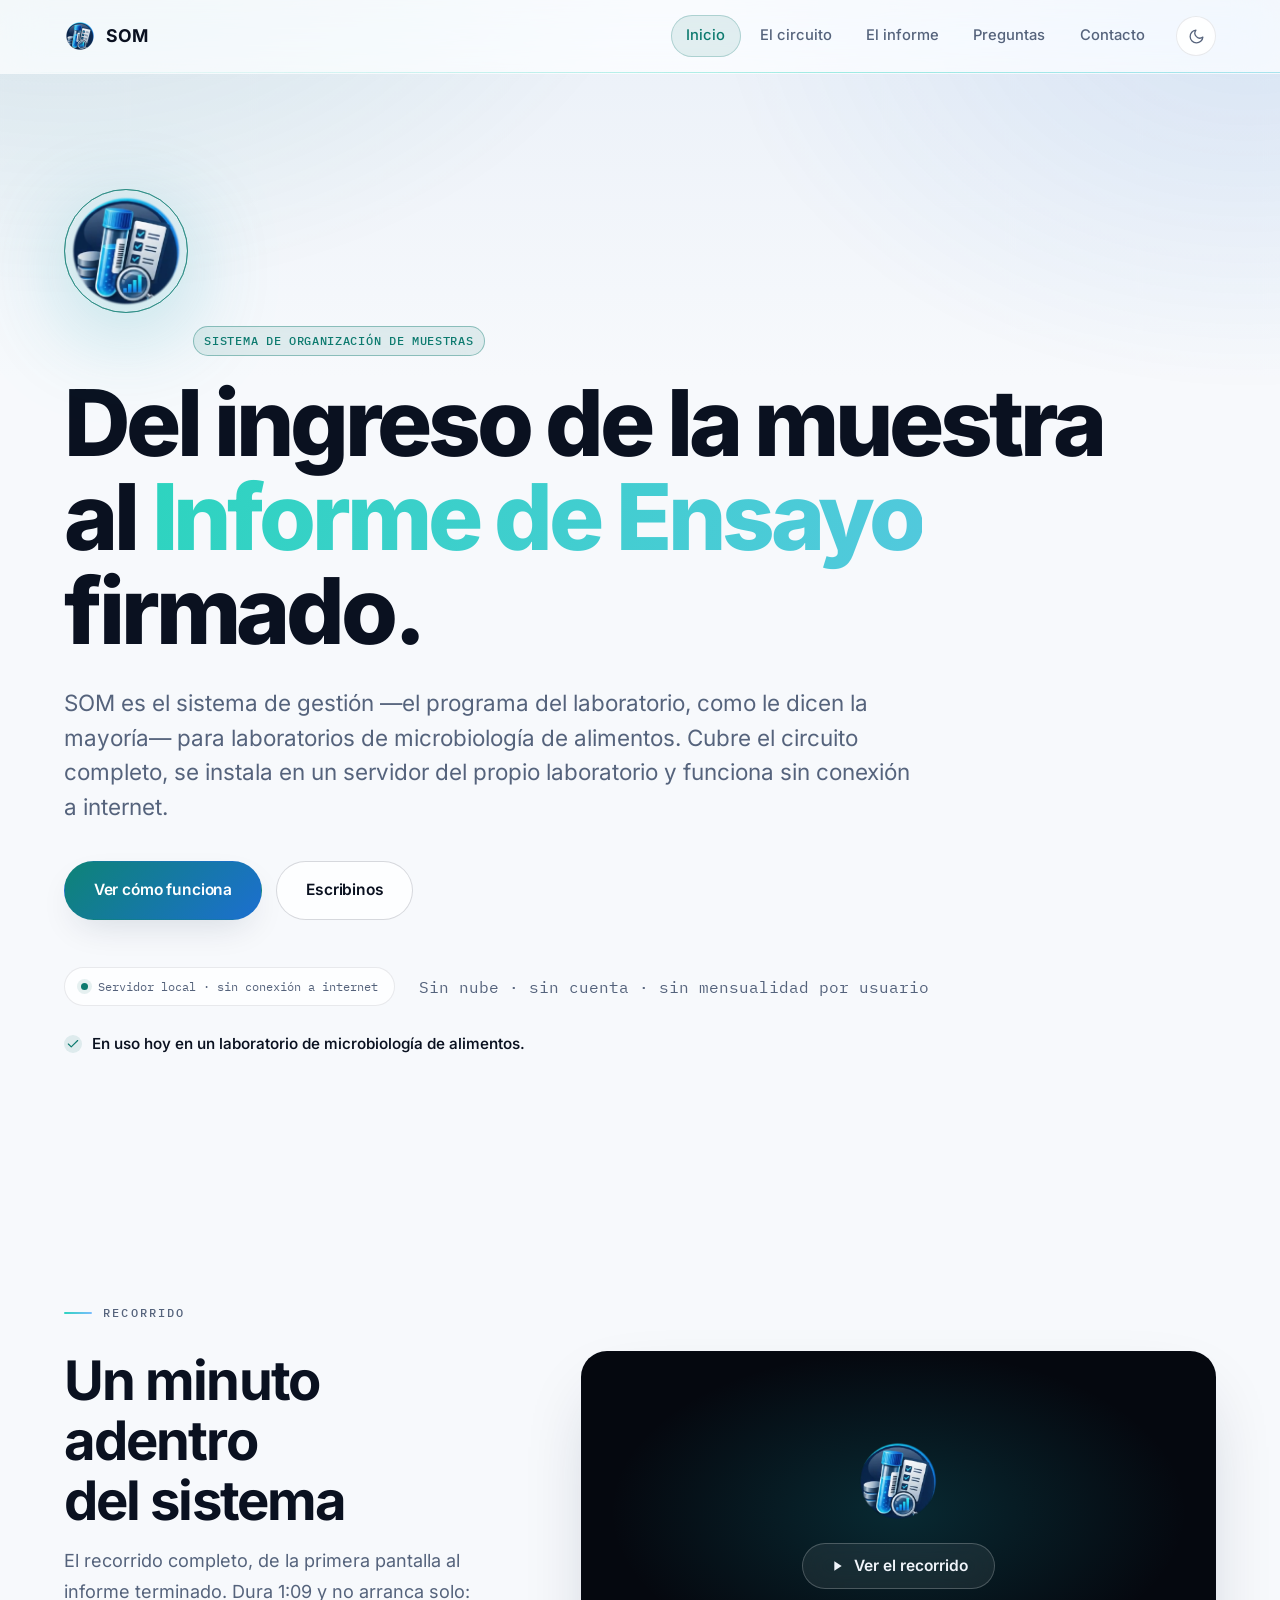
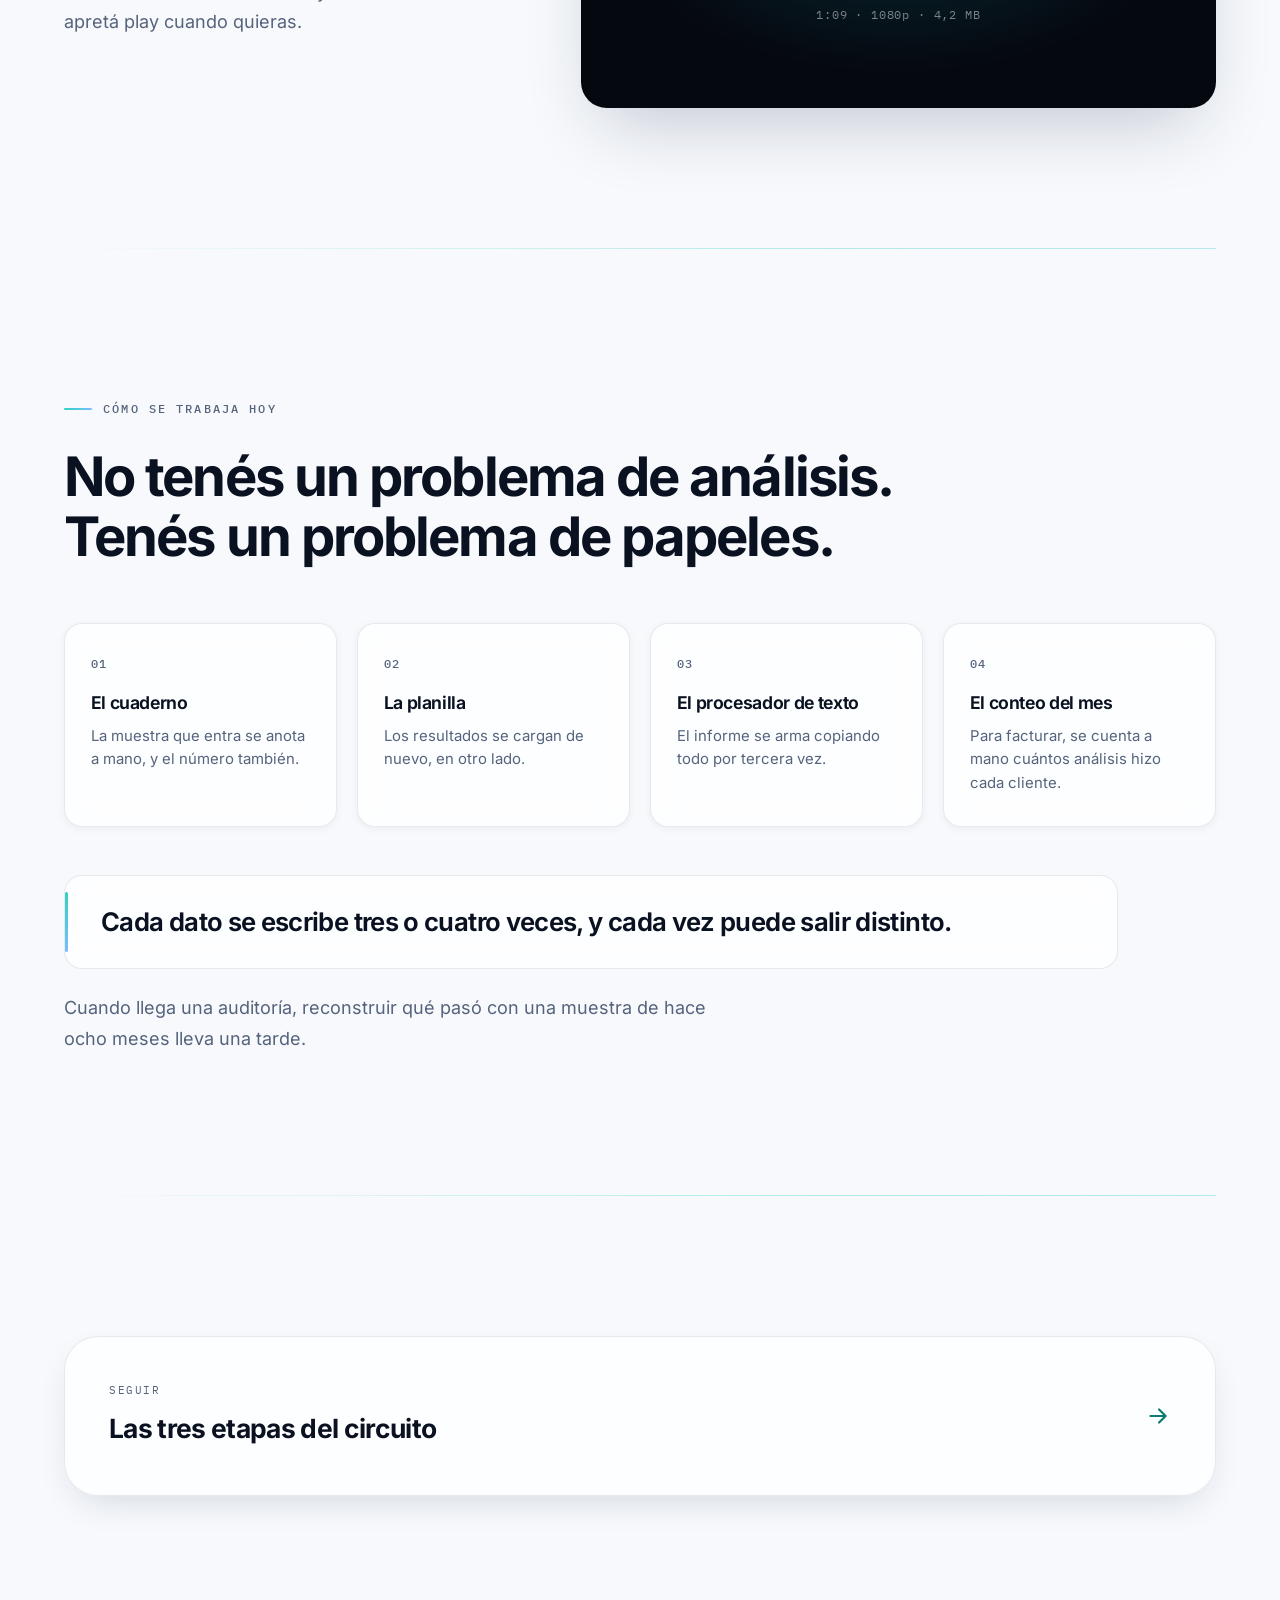
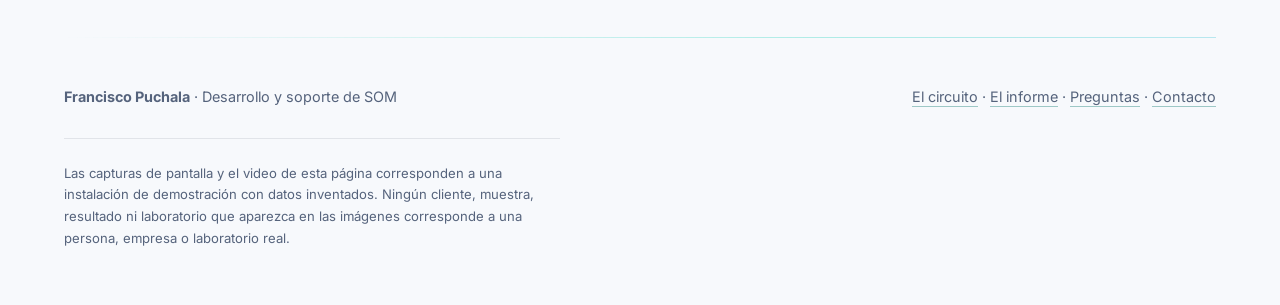
==== commit 7a8f00a1: "Favicons con las medidas que pide Google En los resultados de busqueda salia el globo generico. Tres" ====
--- a/index.html
+++ b/index.html
@@ -29,7 +29,10 @@
     <script type="application/ld+json">{"@context":"https://schema.org","@type":"SoftwareApplication","name":"SOM — Sistema de Organización de Muestras","alternateName":"SOM","applicationCategory":"BusinessApplication","applicationSubCategory":"Sistema de gestión de laboratorio (LIMS)","operatingSystem":"Servidor propio del laboratorio, red interna","url":"https://somlims.uy/","inLanguage":"es-UY","description":"Sistema de gestión para laboratorios de microbiología de alimentos. Cubre el circuito completo, del ingreso de la muestra al Informe de Ensayo firmado. Se instala en un servidor del propio laboratorio y funciona sin conexión a internet.","author":{"@type":"Person","name":"Francisco Puchala"},"provider":{"@type":"Person","name":"Francisco Puchala"},"areaServed":{"@type":"Country","name":"Uruguay"},"audience":{"@type":"Audience","audienceType":"Laboratorios de microbiología de alimentos"},"featureList":["Ingreso de muestras con numeración automática","Carga de resultados con valores de referencia","Informe de Ensayo sobre hoja membretada con firma","Sello de acreditación según la metodología del catálogo","Fichas de clientes con historial","Conteo mensual por cliente para facturar","Catálogo propio de ensayos, parámetros y metodologías","Usuarios, roles y firmas escaneadas","Respaldos automáticos programados","Funciona sin conexión a internet"]}</script>
     <!-- SEO:fin -->
     <meta name="theme-color" content="#05080f" />
-    <link rel="icon" href="./img/emblema.png" type="image/png" />
+    <link rel="icon" href="./favicon.ico" sizes="any" />
+    <link rel="icon" href="./img/favicon-96.png" type="image/png" sizes="96x96" />
+    <link rel="icon" href="./img/favicon-192.png" type="image/png" sizes="192x192" />
+    <link rel="apple-touch-icon" href="./img/favicon-192.png" />
     <link rel="preload" href="./fonts/inter-latin.woff2" as="font" type="font/woff2" crossorigin />
     <link rel="stylesheet" href="./css/som.css" />
     <script>
--- a/css/som.css
+++ b/css/som.css
@@ -1477,6 +1477,48 @@
 }
 
 /* --------------------------------------------------------------------------
+   17b. Confían — mención con nombre, con color propio para que no se
+   pierda entre las tarjetas neutras del resto de la página.
+   -------------------------------------------------------------------------- */
+
+.confia {
+  display: flex;
+  align-items: flex-start;
+  gap: 1rem;
+  padding: 1.5rem 1.75rem;
+  border: 1px solid color-mix(in srgb, var(--accent) 38%, transparent);
+  border-radius: var(--r-lg);
+  background: var(--accent-soft);
+  box-shadow: var(--sh-glow);
+  font-size: 1.02rem;
+  line-height: 1.6;
+  transition: transform var(--t) var(--ease), box-shadow var(--t) var(--ease);
+}
+.confia:hover {
+  transform: translateY(-3px);
+}
+
+.confia p {
+  margin: 0;
+}
+
+.confia a {
+  font-weight: 700;
+}
+
+.confia__marca {
+  flex: none;
+  width: 26px;
+  height: 26px;
+  padding: 5px;
+  margin-top: 2px;
+  border-radius: 50%;
+  background: var(--accent);
+  color: var(--on-accent);
+  box-shadow: 0 0 0 4px color-mix(in srgb, var(--accent) 18%, transparent);
+}
+
+/* --------------------------------------------------------------------------
    18. Qué incluye
    -------------------------------------------------------------------------- */
 
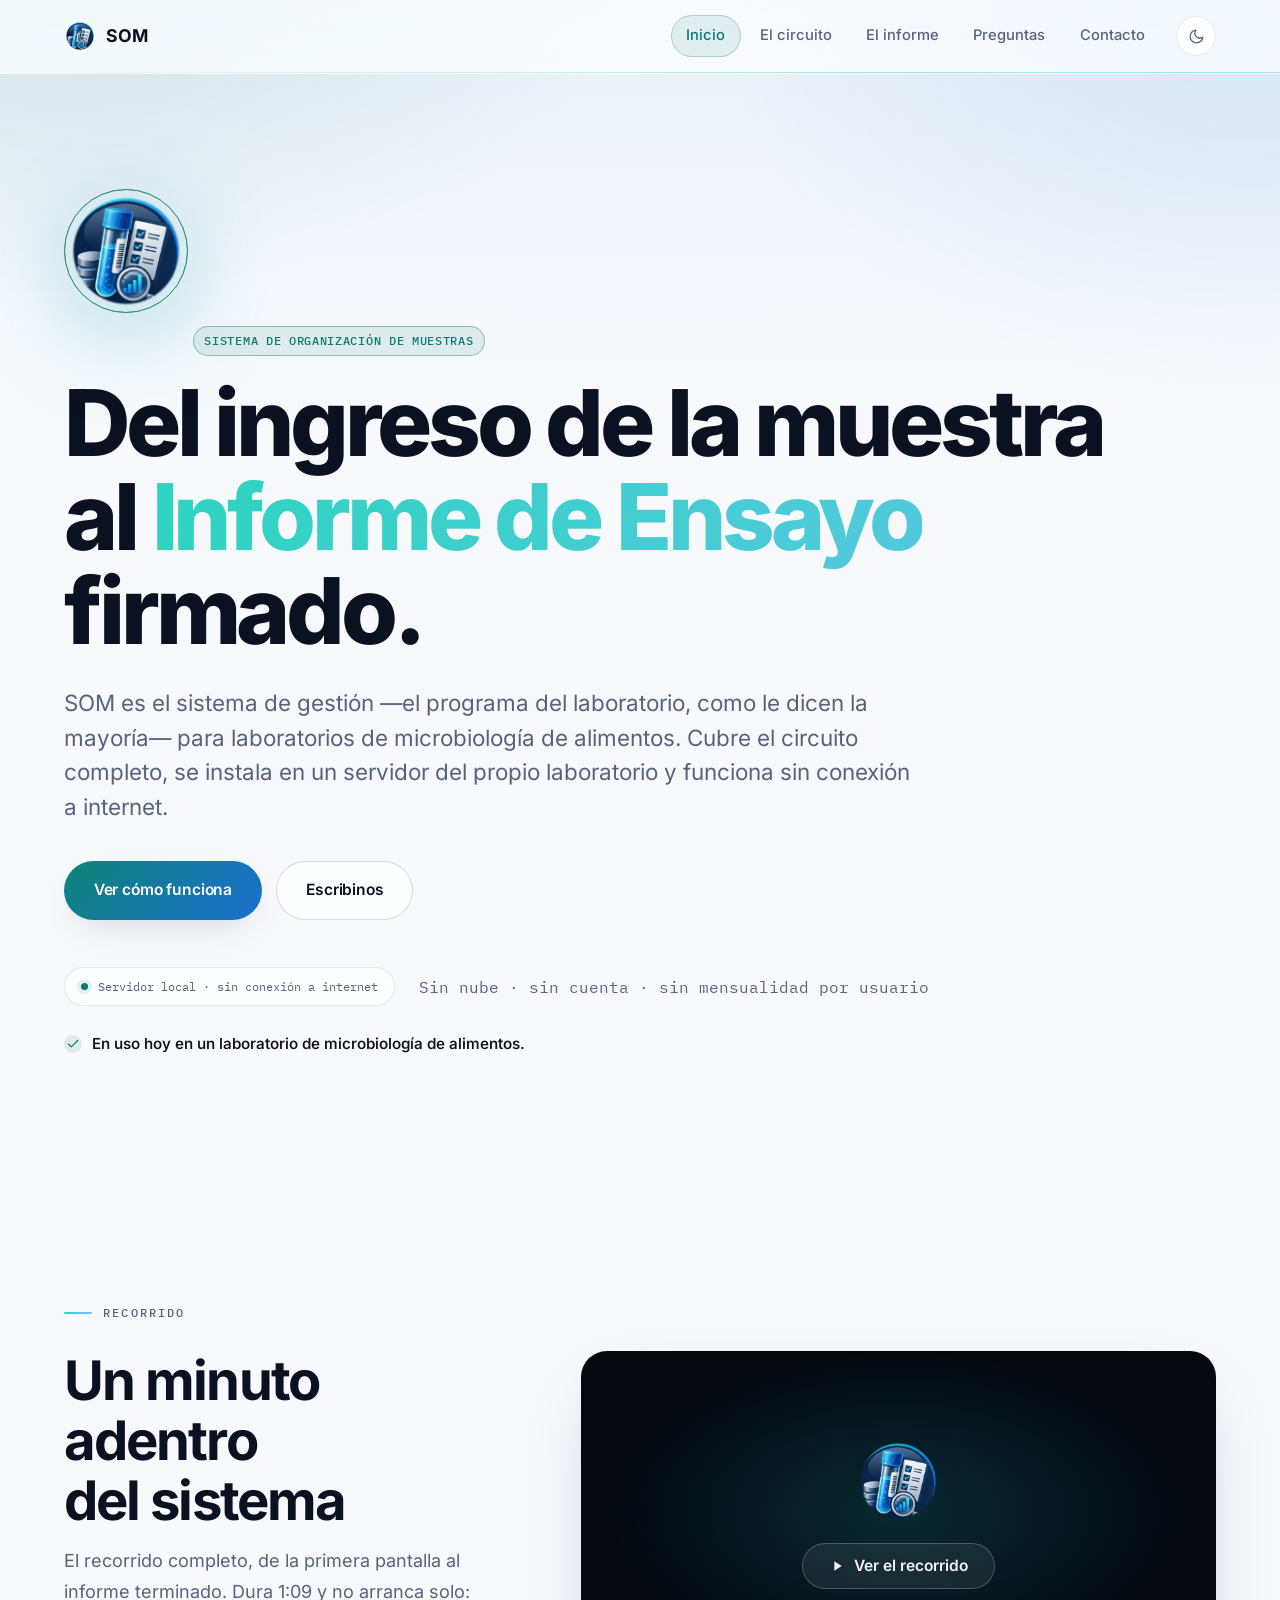
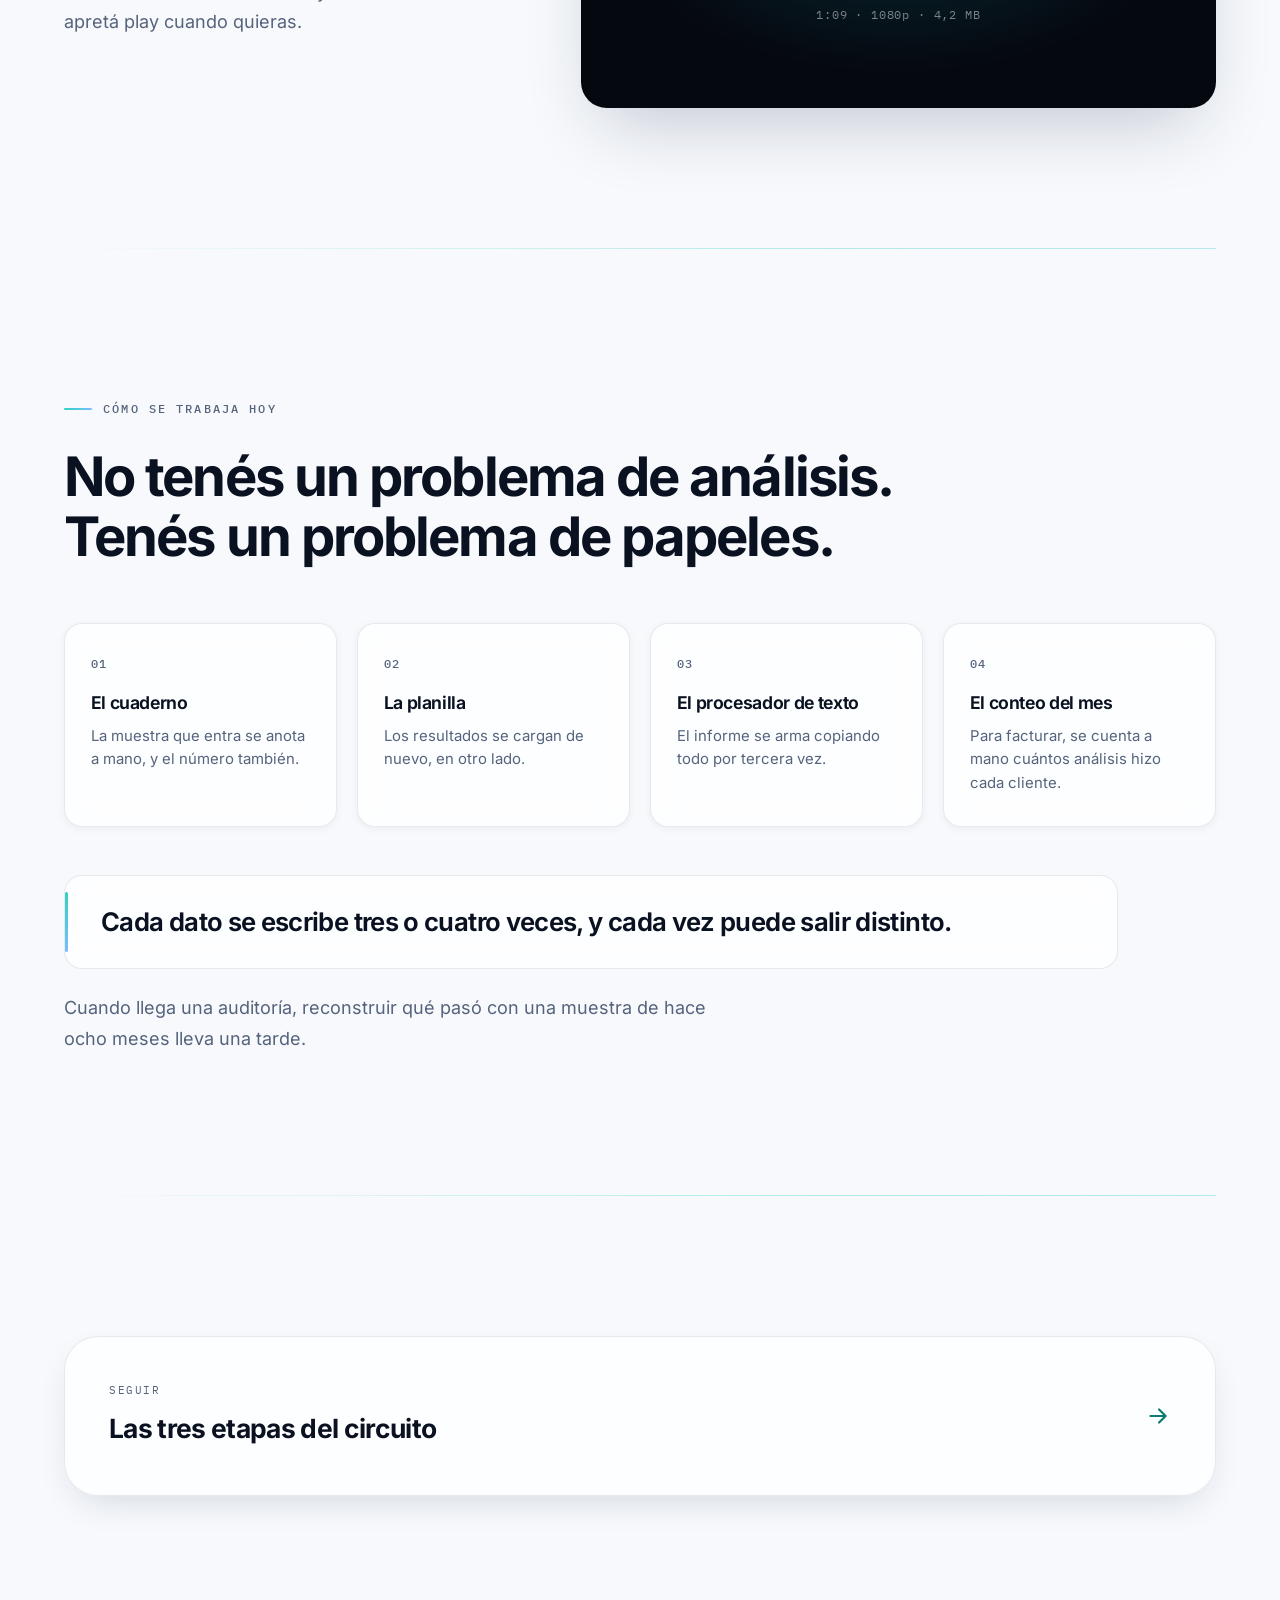
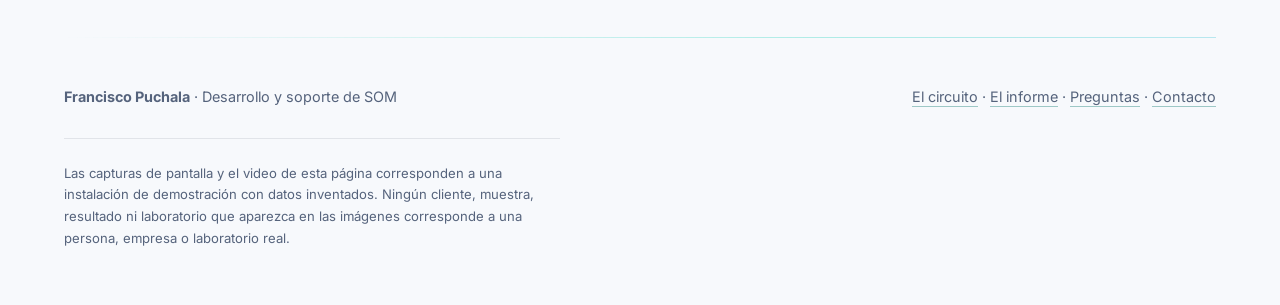
==== commit 3b75ed99: "Portada: la marca va primero en el title La pestana del navegador corta cerca de los 25 caracteres y" ====
--- a/index.html
+++ b/index.html
@@ -3,8 +3,8 @@
   <head>
     <meta charset="utf-8" />
     <meta name="viewport" content="width=device-width, initial-scale=1" />
-                        <!-- SEO:inicio -->
-    <title>Software para laboratorios de microbiología de alimentos | SOM</title>
+                            <!-- SEO:inicio -->
+    <title>SOM — Software para laboratorios de microbiología de alimentos</title>
     <meta name="description" content="SOM gestiona el circuito completo del laboratorio, del ingreso de la muestra al Informe de Ensayo firmado. Se instala en tu servidor y funciona sin internet." />
     <link rel="canonical" href="https://somlims.uy/" />
     <meta name="author" content="Francisco Puchala" />
@@ -14,7 +14,7 @@
     <meta property="og:type" content="website" />
     <meta property="og:site_name" content="SOM — Sistema de Organización de Muestras" />
     <meta property="og:locale" content="es_UY" />
-    <meta property="og:title" content="Software para laboratorios de microbiología de alimentos | SOM" />
+    <meta property="og:title" content="SOM — Software para laboratorios de microbiología de alimentos" />
     <meta property="og:description" content="SOM gestiona el circuito completo del laboratorio, del ingreso de la muestra al Informe de Ensayo firmado. Se instala en tu servidor y funciona sin internet." />
     <meta property="og:url" content="https://somlims.uy/" />
     <meta property="og:image" content="https://somlims.uy/img/compartir.png" />
@@ -22,7 +22,7 @@
     <meta property="og:image:height" content="630" />
     <meta property="og:image:alt" content="SOM — Sistema de Organización de Muestras. Del ingreso de la muestra al Informe de Ensayo firmado." />
     <meta name="twitter:card" content="summary_large_image" />
-    <meta name="twitter:title" content="Software para laboratorios de microbiología de alimentos | SOM" />
+    <meta name="twitter:title" content="SOM — Software para laboratorios de microbiología de alimentos" />
     <meta name="twitter:description" content="SOM gestiona el circuito completo del laboratorio, del ingreso de la muestra al Informe de Ensayo firmado. Se instala en tu servidor y funciona sin internet." />
     <meta name="twitter:image" content="https://somlims.uy/img/compartir.png" />
 
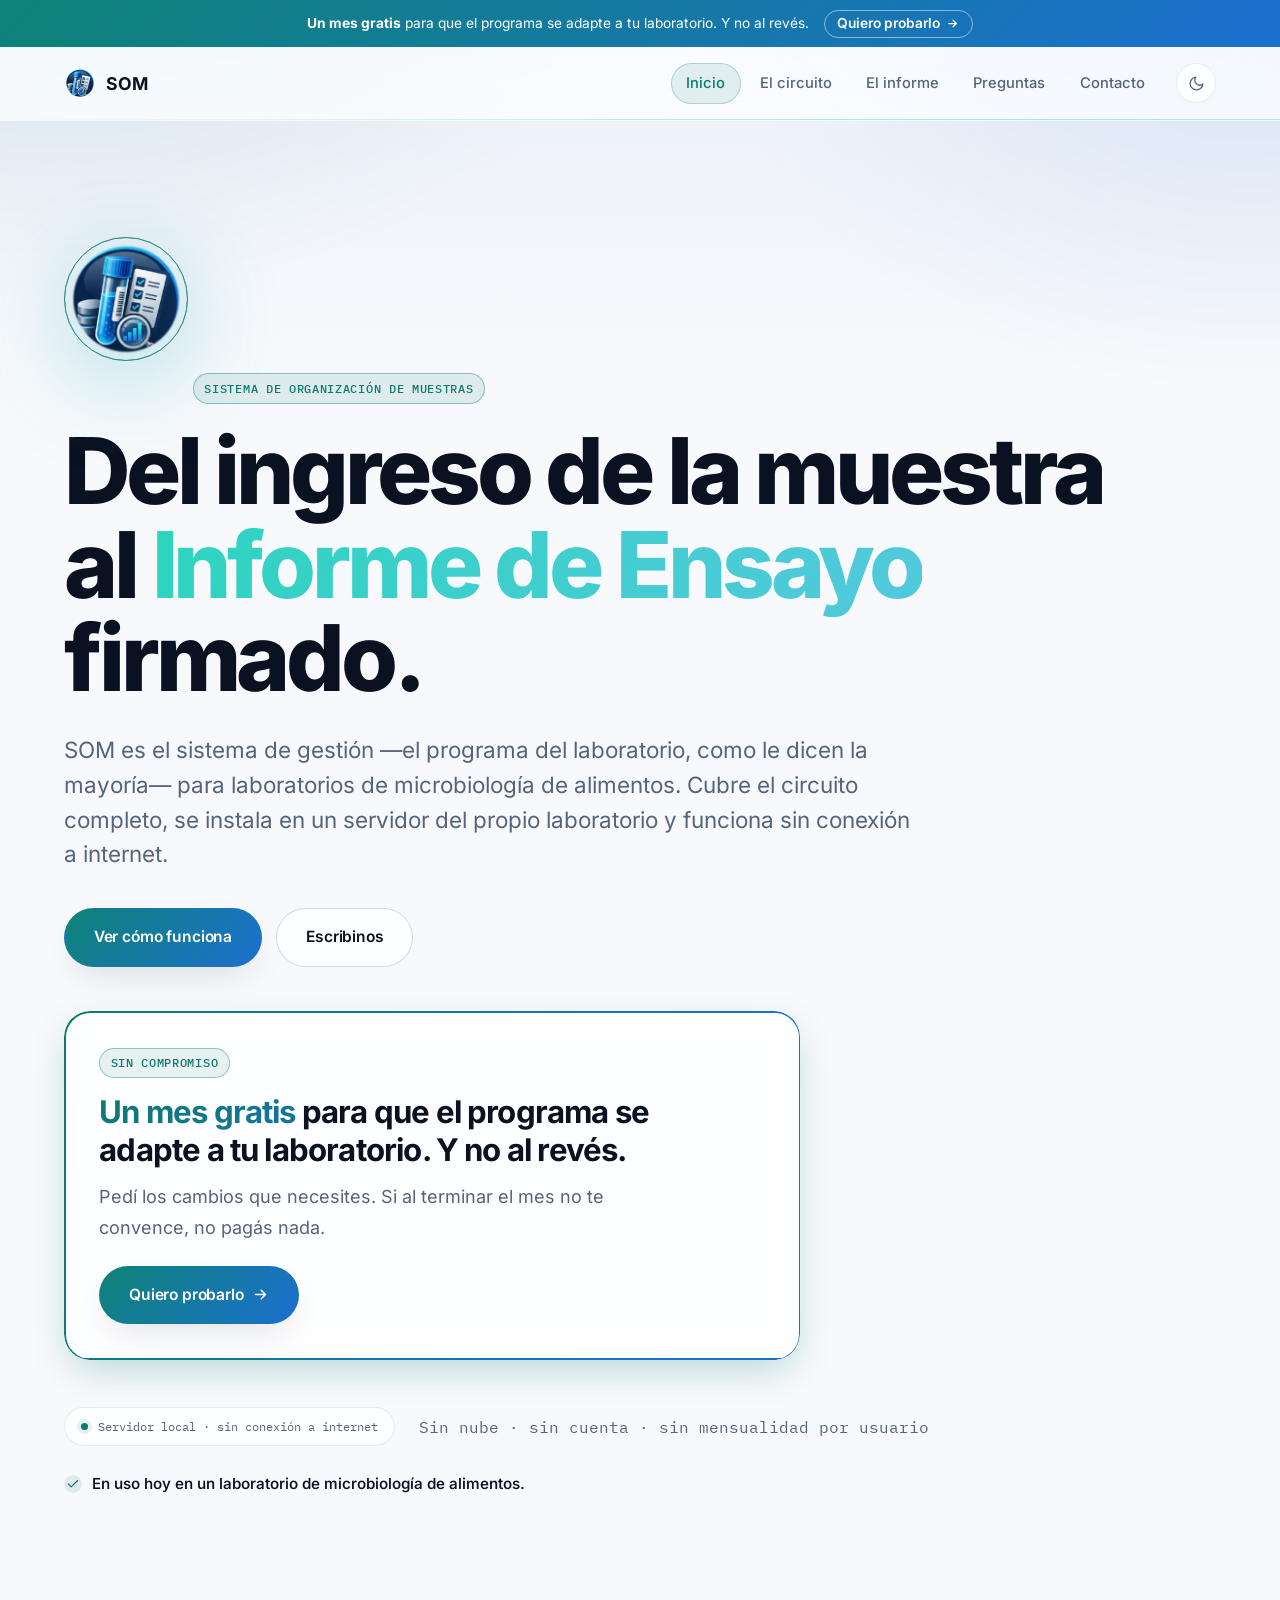
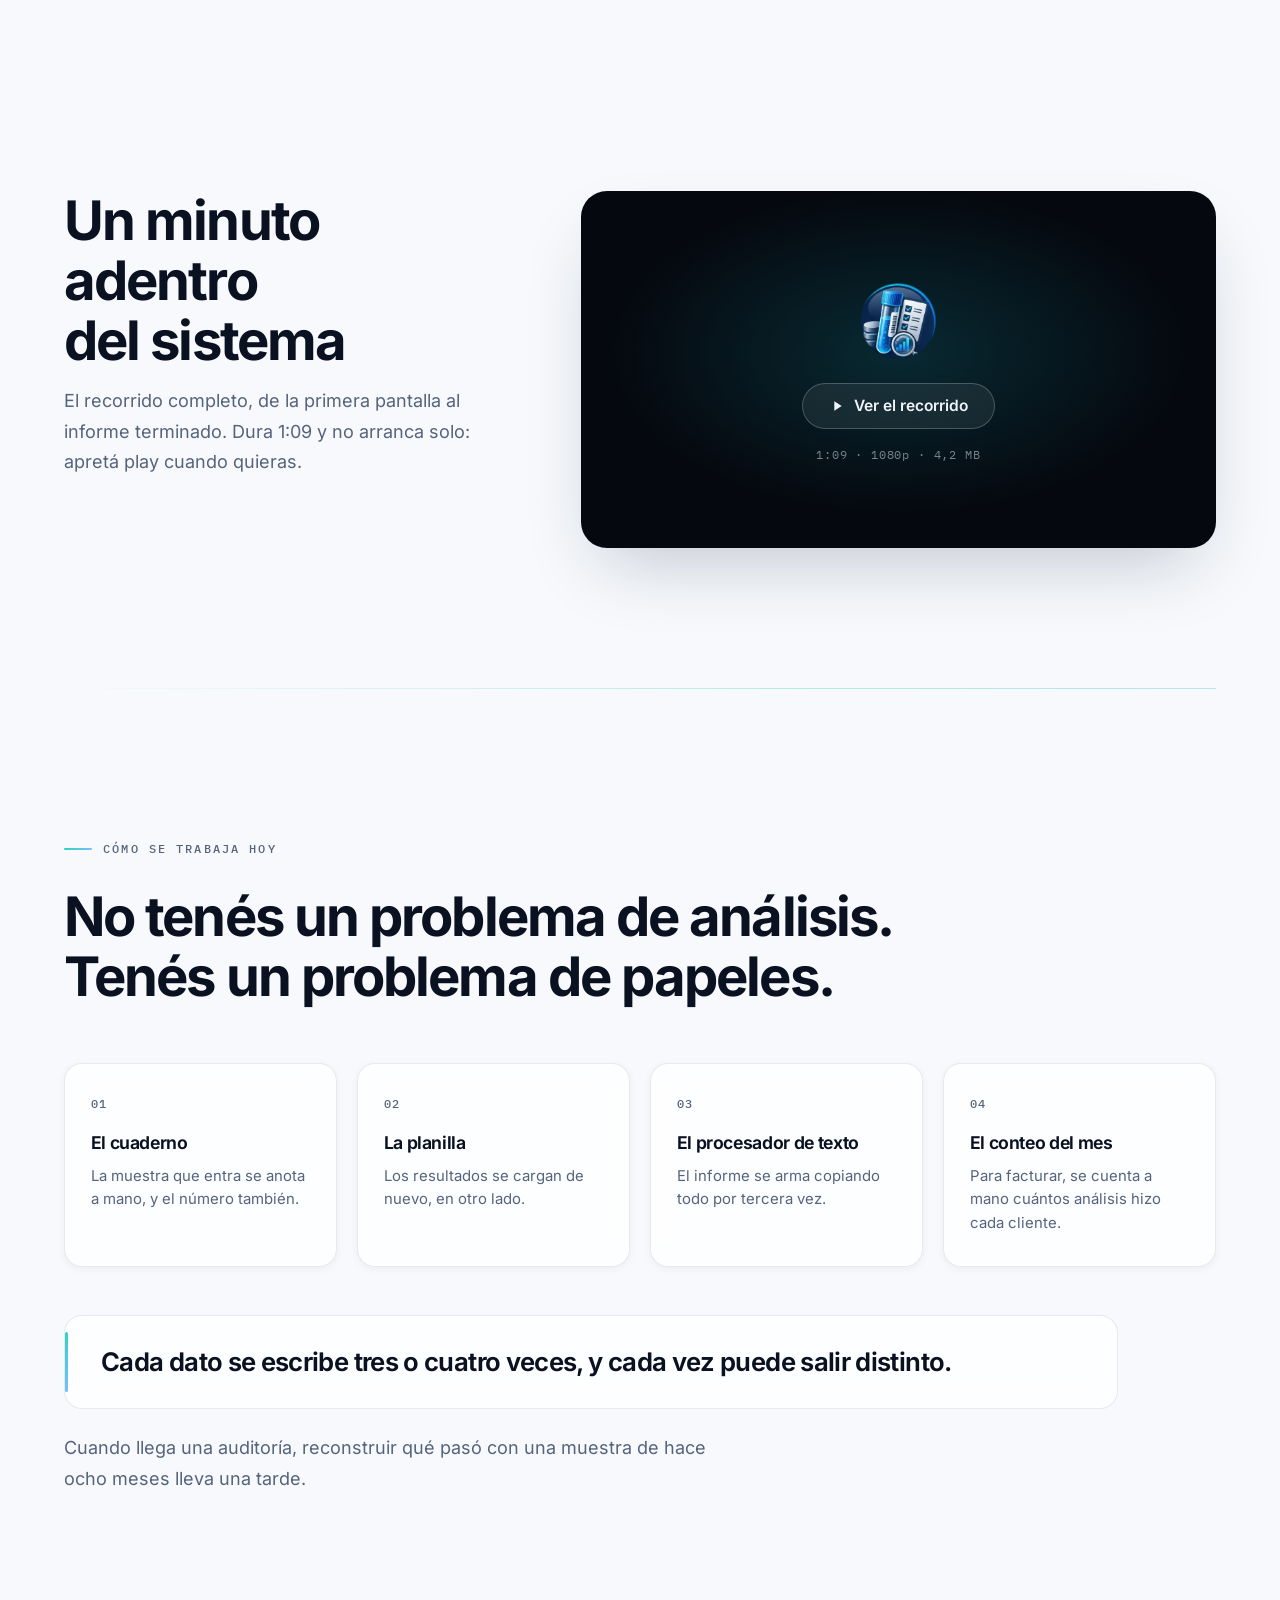
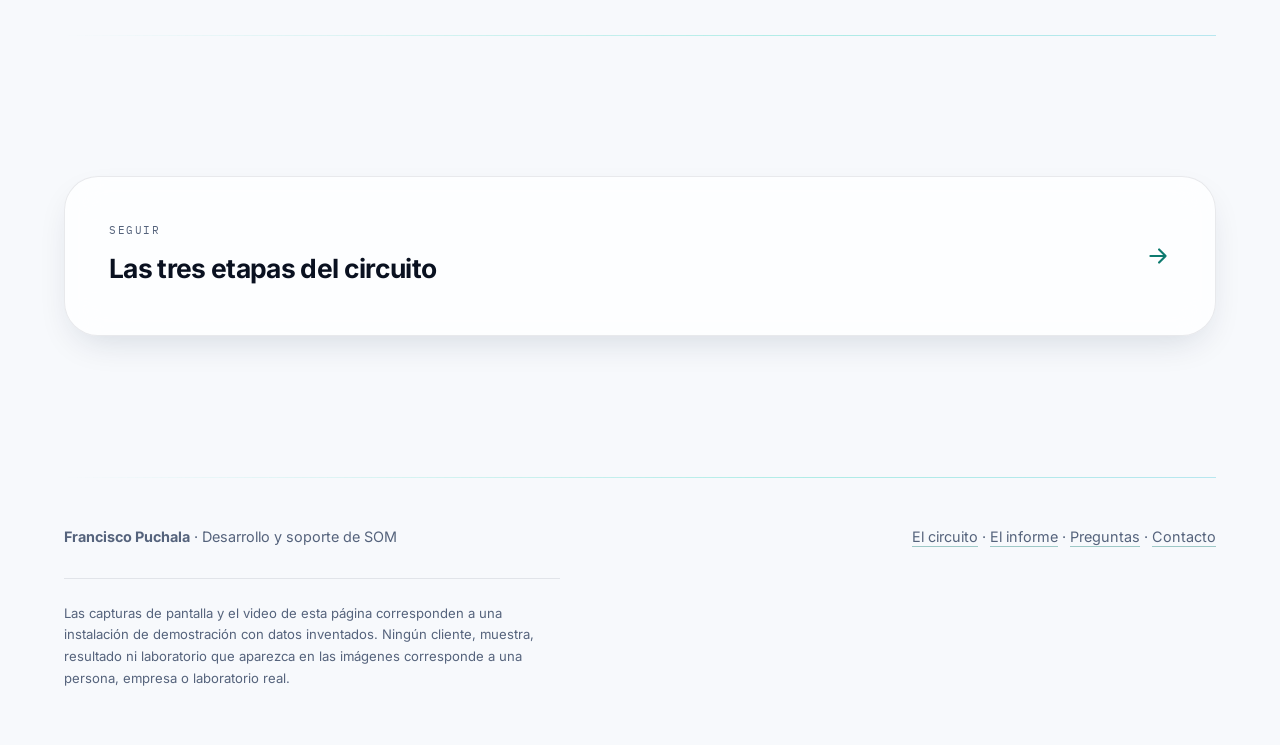
==== commit 95f4a341: "s" ====
--- a/index.html
+++ b/index.html
@@ -3,7 +3,7 @@
   <head>
     <meta charset="utf-8" />
     <meta name="viewport" content="width=device-width, initial-scale=1" />
-                            <!-- SEO:inicio -->
+                                    <!-- SEO:inicio -->
     <title>SOM — Software para laboratorios de microbiología de alimentos</title>
     <meta name="description" content="SOM gestiona el circuito completo del laboratorio, del ingreso de la muestra al Informe de Ensayo firmado. Se instala en tu servidor y funciona sin internet." />
     <link rel="canonical" href="https://somlims.uy/" />
@@ -42,6 +42,7 @@
       (function () {
         var r = document.documentElement;
         r.classList.add('anim');
+        r.classList.add('nav-js');
         try {
           var t = localStorage.getItem('som-tema');
           if (t) r.setAttribute('data-theme', t);
@@ -53,19 +54,32 @@
   <body>
     <a class="saltar" href="#contenido">Saltar al contenido</a>
 
+    <aside class="oferta-franja" aria-label="Oferta">
+      <div class="oferta-franja__env">
+        <span><strong>Un mes gratis</strong> para que el programa se adapte a tu laboratorio. Y no al revés.</span>
+        <a href="./contacto.html#escribinos">Quiero probarlo <svg viewBox="0 0 24 24" fill="none" stroke="currentColor" stroke-width="2.2" stroke-linecap="round" stroke-linejoin="round" aria-hidden="true"><path d="M5 12h14M13 6l6 6-6 6"/></svg></a>
+      </div>
+    </aside>
+
     <header class="cabecera">
       <div class="env cabecera__fila">
         <a class="marca" href="./index.html">
           <img src="./img/emblema.png" alt="" width="30" height="30" />
           <span>SOM</span>
         </a>
-        <nav class="nav" aria-label="Principal">
+        <nav class="nav" id="nav-principal" aria-label="Principal">
           <a href="./index.html" aria-current="page">Inicio</a>
           <a href="./circuito.html">El circuito</a>
           <a href="./informe.html">El informe</a>
           <a href="./preguntas.html">Preguntas</a>
           <a href="./contacto.html">Contacto</a>
         </nav>
+        <button class="menu" type="button" aria-expanded="false"
+                aria-controls="nav-principal" aria-label="Abrir el menú">
+          <span class="menu__cajita" aria-hidden="true">
+            <span></span><span></span><span></span>
+          </span>
+        </button>
         <button class="tema" type="button" aria-label="Cambiar a modo claro">
           <svg class="sol" viewBox="0 0 24 24" fill="none" stroke="currentColor" stroke-width="1.8" stroke-linecap="round" aria-hidden="true"><circle cx="12" cy="12" r="4"/><path d="M12 2v2M12 20v2M4.9 4.9l1.4 1.4M17.7 17.7l1.4 1.4M2 12h2M20 12h2M4.9 19.1l1.4-1.4M17.7 6.3l1.4-1.4"/></svg>
           <svg class="luna" viewBox="0 0 24 24" fill="none" stroke="currentColor" stroke-width="1.8" stroke-linecap="round" stroke-linejoin="round" aria-hidden="true"><path d="M21 12.8A9 9 0 1 1 11.2 3a7 7 0 0 0 9.8 9.8z"/></svg>
@@ -99,6 +113,19 @@
           <div class="botonera" style="margin-top: 2.25rem" data-rev="subir">
             <a class="boton" href="./circuito.html">Ver cómo funciona</a>
             <a class="boton boton--linea" href="./contacto.html">Escribinos</a>
+          </div>
+
+          <div class="oferta" data-rev="subir" style="margin-top: 2.75rem">
+            <p class="chip chip--acento">Sin compromiso</p>
+            <p class="oferta__titulo">
+              <span class="destacado">Un mes gratis</span> para que el programa
+              se adapte a tu laboratorio. Y no al revés.
+            </p>
+            <p class="oferta__bajada">
+              Pedí los cambios que necesites. Si al terminar el mes no te
+              convence, no pagás nada.
+            </p>
+            <a class="boton" href="./contacto.html#escribinos">Quiero probarlo <svg viewBox="0 0 24 24" fill="none" stroke="currentColor" stroke-width="2.2" stroke-linecap="round" stroke-linejoin="round" aria-hidden="true"><path d="M5 12h14M13 6l6 6-6 6"/></svg></a>
           </div>
           <div class="portada__pie" data-rev="fundido">
             <span class="estado">Servidor local · sin conexión a internet</span>
--- a/css/som.css
+++ b/css/som.css
@@ -566,21 +566,133 @@
   box-shadow: inset 0 0 0 1px color-mix(in srgb, var(--accent) 25%, transparent);
 }
 
+/* --- Botón hamburguesa ---------------------------------------------------
+   Sólo aparece en pantallas chicas. Las tres rayas se convierten en una
+   cruz al abrir: la de arriba y la de abajo rotan hasta cruzarse y la del
+   medio se desvanece. */
+
+.menu {
+  display: none;
+  place-items: center;
+  width: 2.5rem;
+  height: 2.5rem;
+  flex: none;
+  border: 1px solid var(--linea);
+  border-radius: 50%;
+  background: var(--panel);
+  backdrop-filter: blur(10px);
+  -webkit-backdrop-filter: blur(10px);
+  color: var(--text);
+  cursor: pointer;
+  transition: all var(--t) var(--ease);
+}
+.menu:hover {
+  color: var(--accent);
+  border-color: color-mix(in srgb, var(--accent) 40%, transparent);
+}
+
+.menu__cajita {
+  position: relative;
+  width: 18px;
+  height: 12px;
+}
+
+.menu__cajita span {
+  position: absolute;
+  left: 0;
+  width: 100%;
+  height: 2px;
+  border-radius: 2px;
+  background: currentColor;
+  transition: transform 0.35s var(--ease), opacity 0.2s var(--ease);
+}
+.menu__cajita span:nth-child(1) {
+  top: 0;
+}
+.menu__cajita span:nth-child(2) {
+  top: 5px;
+}
+.menu__cajita span:nth-child(3) {
+  top: 10px;
+}
+
+.menu[aria-expanded='true'] .menu__cajita span:nth-child(1) {
+  transform: translateY(5px) rotate(45deg);
+}
+.menu[aria-expanded='true'] .menu__cajita span:nth-child(2) {
+  opacity: 0;
+}
+.menu[aria-expanded='true'] .menu__cajita span:nth-child(3) {
+  transform: translateY(-5px) rotate(-45deg);
+}
+
 @media (max-width: 46rem) {
   .cabecera__fila {
-    height: auto;
-    padding-block: 0.7rem;
-    flex-wrap: wrap;
-  }
+    height: var(--header-h);
+  }
+
+  .menu {
+    display: grid;
+    order: 2;
+  }
+
+  .tema {
+    order: 3;
+  }
+
+  /* Con JavaScript el menú arranca cerrado y se despliega como panel.
+     Sin JavaScript la clase nav-js nunca se agrega y la navegación queda
+     visible, en la fila que se desliza de siempre. */
+  .nav-js .nav {
+    position: absolute;
+    left: 0;
+    right: 0;
+    top: 100%;
+    flex-direction: column;
+    align-items: stretch;
+    gap: 0.25rem;
+    padding: 0.75rem;
+    border-bottom: 1px solid var(--linea);
+    background: var(--vidrio);
+    backdrop-filter: blur(20px) saturate(160%);
+    -webkit-backdrop-filter: blur(20px) saturate(160%);
+    box-shadow: var(--sh-2);
+    opacity: 0;
+    visibility: hidden;
+    transform: translateY(-8px);
+    transition: opacity 0.28s var(--ease), transform 0.28s var(--ease),
+      visibility 0.28s;
+  }
+
+  .nav-js .cabecera.abierta .nav {
+    opacity: 1;
+    visibility: visible;
+    transform: none;
+  }
+
+  .nav-js .nav a {
+    padding: 0.85rem 1rem;
+    border-radius: var(--r-sm);
+    font-size: 1rem;
+  }
+
+  /* Sin JavaScript la clase nav-js no existe, así que no se aplica nada de
+     lo de arriba: la navegación queda a la vista y se desliza al costado. */
   .nav {
-    order: 3;
-    width: 100%;
     overflow-x: auto;
     scrollbar-width: none;
-    padding-bottom: 0.2rem;
   }
   .nav::-webkit-scrollbar {
     display: none;
+  }
+  .nav-js .nav {
+    overflow: visible;
+  }
+}
+
+@media (max-width: 46rem) and (prefers-reduced-motion: reduce) {
+  .nav-js .nav {
+    transition: none;
   }
 }
 
@@ -2399,6 +2511,172 @@
 }
 
 /* --------------------------------------------------------------------------
+   25b. Oferta — un mes gratis
+
+   El mismo mensaje en dos tamaños: una franja arriba de todo, en las cinco
+   páginas, y un bloque grande en la portada y en Contacto. Los dos usan el
+   gradiente de los botones: llaman la atención porque son lo único lleno de
+   color en una página hecha de vidrio, no porque griten.
+   -------------------------------------------------------------------------- */
+
+.oferta-franja {
+  position: relative;
+  z-index: 51; /* por encima del vidrio de la cabecera, que es 50 */
+  overflow: hidden;
+  background: var(--grad-boton);
+  color: #fff;
+  font-size: 0.86rem;
+  line-height: 1.4;
+  text-align: center;
+}
+
+/* Un brillo que la cruza cada tanto. Lo apaga la sección 26 si el sistema
+   pide menos movimiento. */
+.oferta-franja::after {
+  content: '';
+  position: absolute;
+  inset: 0;
+  background: linear-gradient(
+    100deg,
+    transparent 35%,
+    rgba(255, 255, 255, 0.24) 50%,
+    transparent 65%
+  );
+  transform: translateX(-100%);
+  animation: oferta-brillo 7s var(--ease) 1.5s infinite;
+  pointer-events: none;
+}
+
+.oferta-franja__env {
+  display: flex;
+  flex-wrap: wrap;
+  align-items: center;
+  justify-content: center;
+  gap: 0.4rem 0.9rem;
+  padding: 0.6rem var(--rail);
+}
+
+.oferta-franja strong {
+  font-weight: 700;
+}
+
+.oferta-franja a {
+  display: inline-flex;
+  align-items: center;
+  gap: 0.35rem;
+  padding: 0.22rem 0.8rem;
+  border: 1px solid rgba(255, 255, 255, 0.5);
+  border-radius: var(--r-pill);
+  color: #fff;
+  font-weight: 600;
+  text-decoration: none;
+  white-space: nowrap;
+  transition: background-color var(--t) var(--ease),
+    border-color var(--t) var(--ease);
+}
+.oferta-franja a:hover,
+.oferta-franja a:focus-visible {
+  background: rgba(255, 255, 255, 0.18);
+  border-color: #fff;
+  color: #fff;
+}
+.oferta-franja svg {
+  width: 0.95em;
+  height: 0.95em;
+}
+
+@keyframes oferta-brillo {
+  0% {
+    transform: translateX(-100%);
+  }
+  30%,
+  100% {
+    transform: translateX(100%);
+  }
+}
+
+/* El bloque grande */
+.oferta {
+  position: relative;
+  isolation: isolate;
+  max-width: 46rem;
+  padding: clamp(1.4rem, 1rem + 1.6vw, 2.2rem);
+  border-radius: var(--r-lg);
+  background: var(--panel);
+  backdrop-filter: blur(14px);
+  -webkit-backdrop-filter: blur(14px);
+  box-shadow: var(--sh-glow);
+}
+
+/* Borde de gradiente que corre despacio: es lo que lo separa del resto de los
+   paneles del sitio, que tienen el borde quieto y gris. */
+.oferta::before {
+  content: '';
+  position: absolute;
+  inset: 0;
+  z-index: -1;
+  padding: 1.5px;
+  border-radius: inherit;
+  background: linear-gradient(
+    120deg,
+    var(--accent),
+    var(--accent-2),
+    var(--accent),
+    var(--accent-2)
+  );
+  background-size: 300% 100%;
+  -webkit-mask: linear-gradient(#000 0 0) content-box, linear-gradient(#000 0 0);
+  -webkit-mask-composite: xor;
+  mask: linear-gradient(#000 0 0) content-box, linear-gradient(#000 0 0);
+  mask-composite: exclude;
+  animation: oferta-borde 9s linear infinite;
+}
+
+@keyframes oferta-borde {
+  to {
+    background-position: 300% 0;
+  }
+}
+
+.oferta__titulo {
+  margin-top: 1rem;
+  font-size: clamp(1.35rem, 1.05rem + 1.2vw, 1.95rem);
+  font-weight: 700;
+  letter-spacing: -0.026em;
+  line-height: 1.2;
+  text-wrap: balance;
+}
+
+.oferta__bajada {
+  max-width: 52ch;
+  margin-top: 0.8rem;
+  color: var(--muted);
+}
+
+.oferta .boton {
+  margin-top: 1.4rem;
+  white-space: nowrap;
+}
+.oferta .boton svg {
+  width: 1.1em;
+  height: 1.1em;
+  flex-shrink: 0;
+}
+
+/* En modo claro, el gradiente celeste del sitio sobre fondo blanco casi no se
+   lee: contraste 1,9 a 1. Está bien en los titulares gigantes, pero acá es la
+   frase que tiene que leerse sí o sí, así que usa los mismos dos colores en su
+   versión oscura, que son los acentos del propio tema claro. */
+@media (prefers-color-scheme: light) {
+  :root:not([data-theme='dark']) .oferta__titulo .destacado {
+    background-image: linear-gradient(115deg, #0d7a6f 0%, #1c6fd0 100%);
+  }
+}
+:root[data-theme='light'] .oferta__titulo .destacado {
+  background-image: linear-gradient(115deg, #0d7a6f 0%, #1c6fd0 100%);
+}
+
+/* --------------------------------------------------------------------------
    26. Movimiento reducido — todo se apaga, nada se pierde
    -------------------------------------------------------------------------- */
 
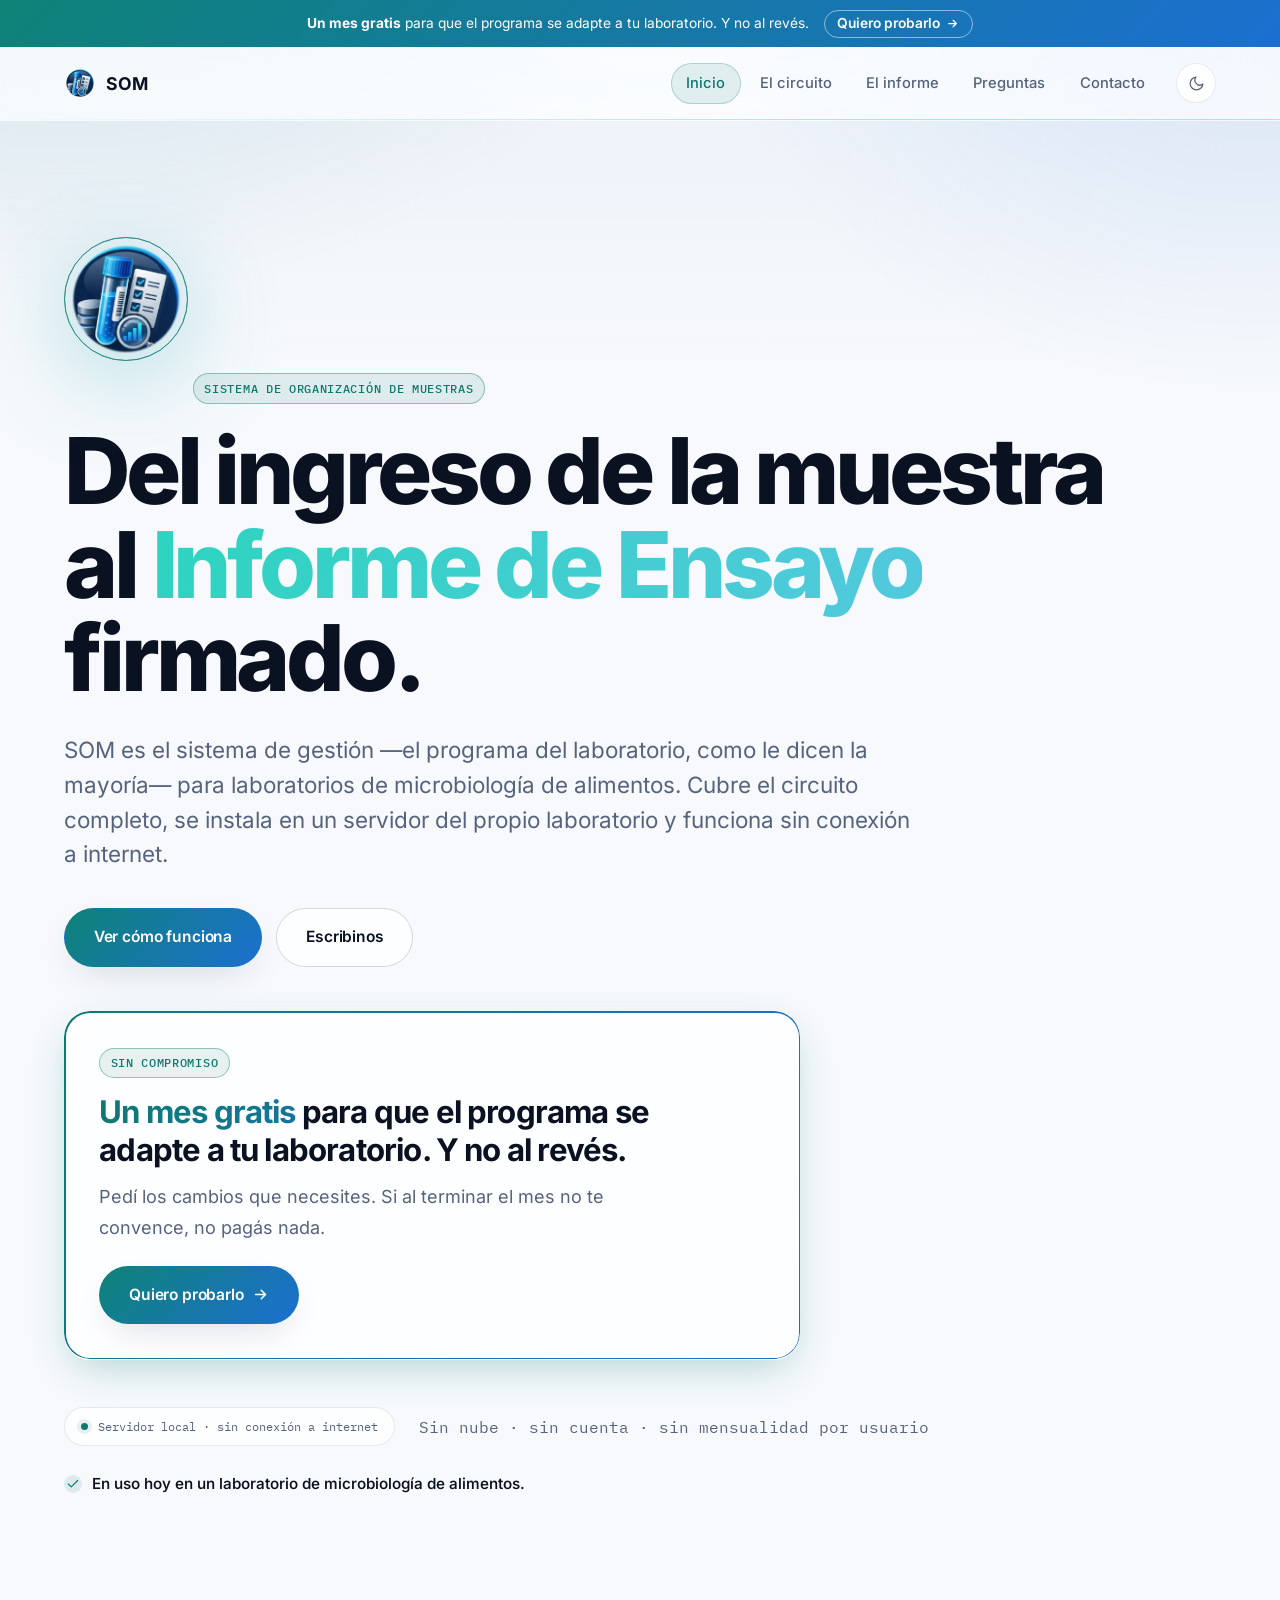
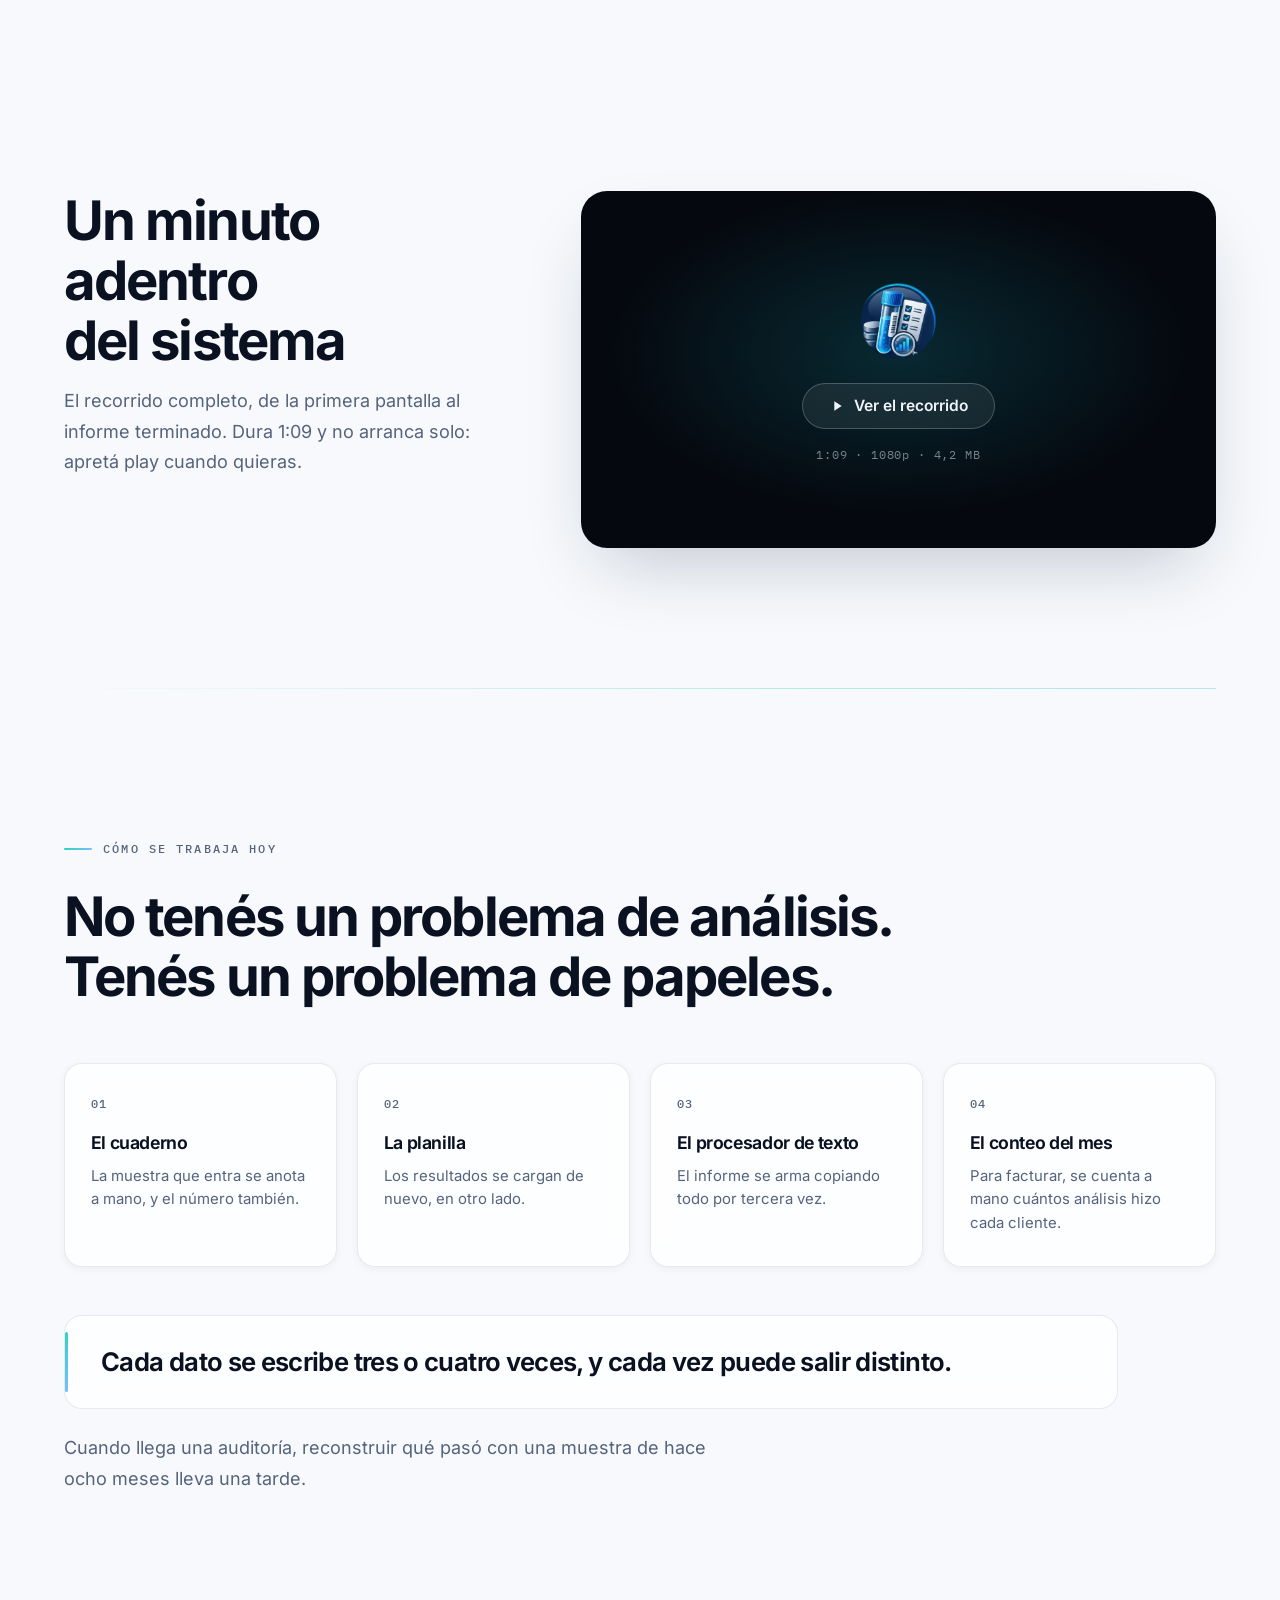
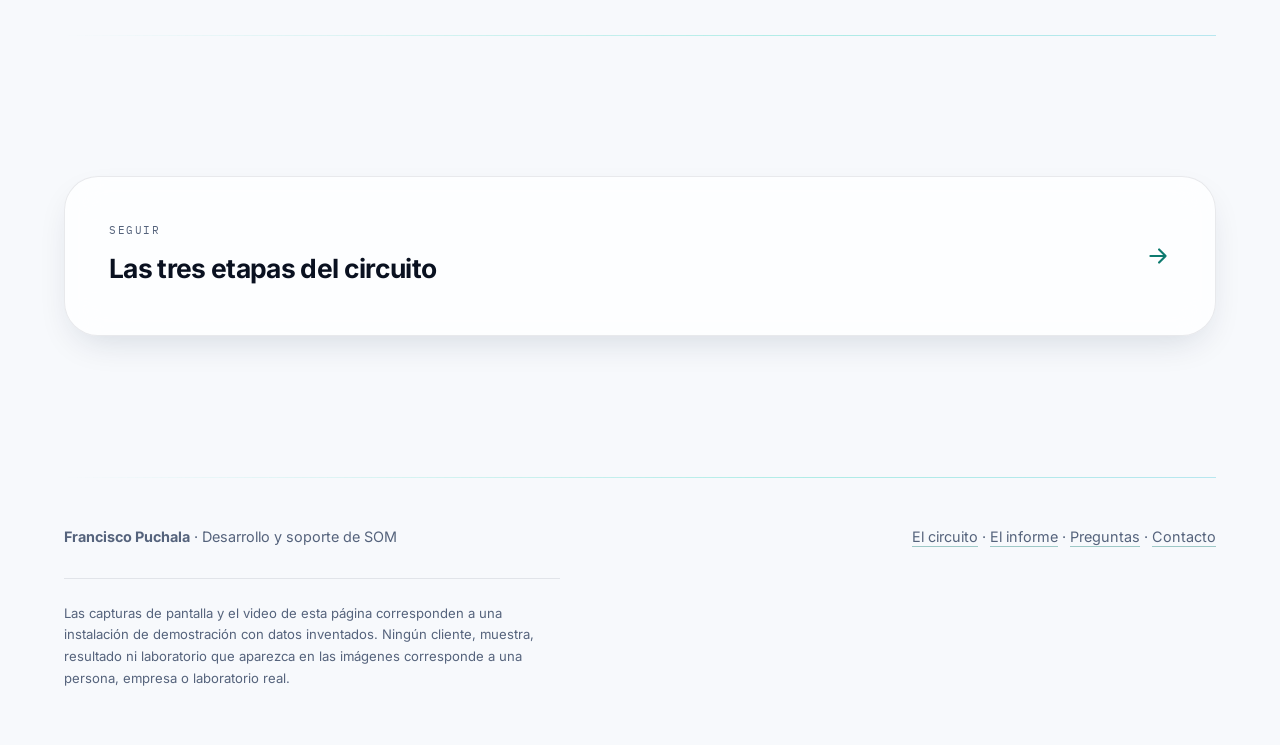
==== commit e83b4f04: "." ====
--- a/index.html
+++ b/index.html
@@ -34,7 +34,7 @@
     <link rel="icon" href="./img/favicon-192.png" type="image/png" sizes="192x192" />
     <link rel="apple-touch-icon" href="./img/favicon-192.png" />
     <link rel="preload" href="./fonts/inter-latin.woff2" as="font" type="font/woff2" crossorigin />
-    <link rel="stylesheet" href="./css/som.css" />
+    <link rel="stylesheet" href="./css/som.css?v=2026-09-11" />
     <script>
       /* Antes del primer pintado: el tema guardado y la marca que habilita
          las animaciones de entrada. Si el JavaScript no corre, la clase
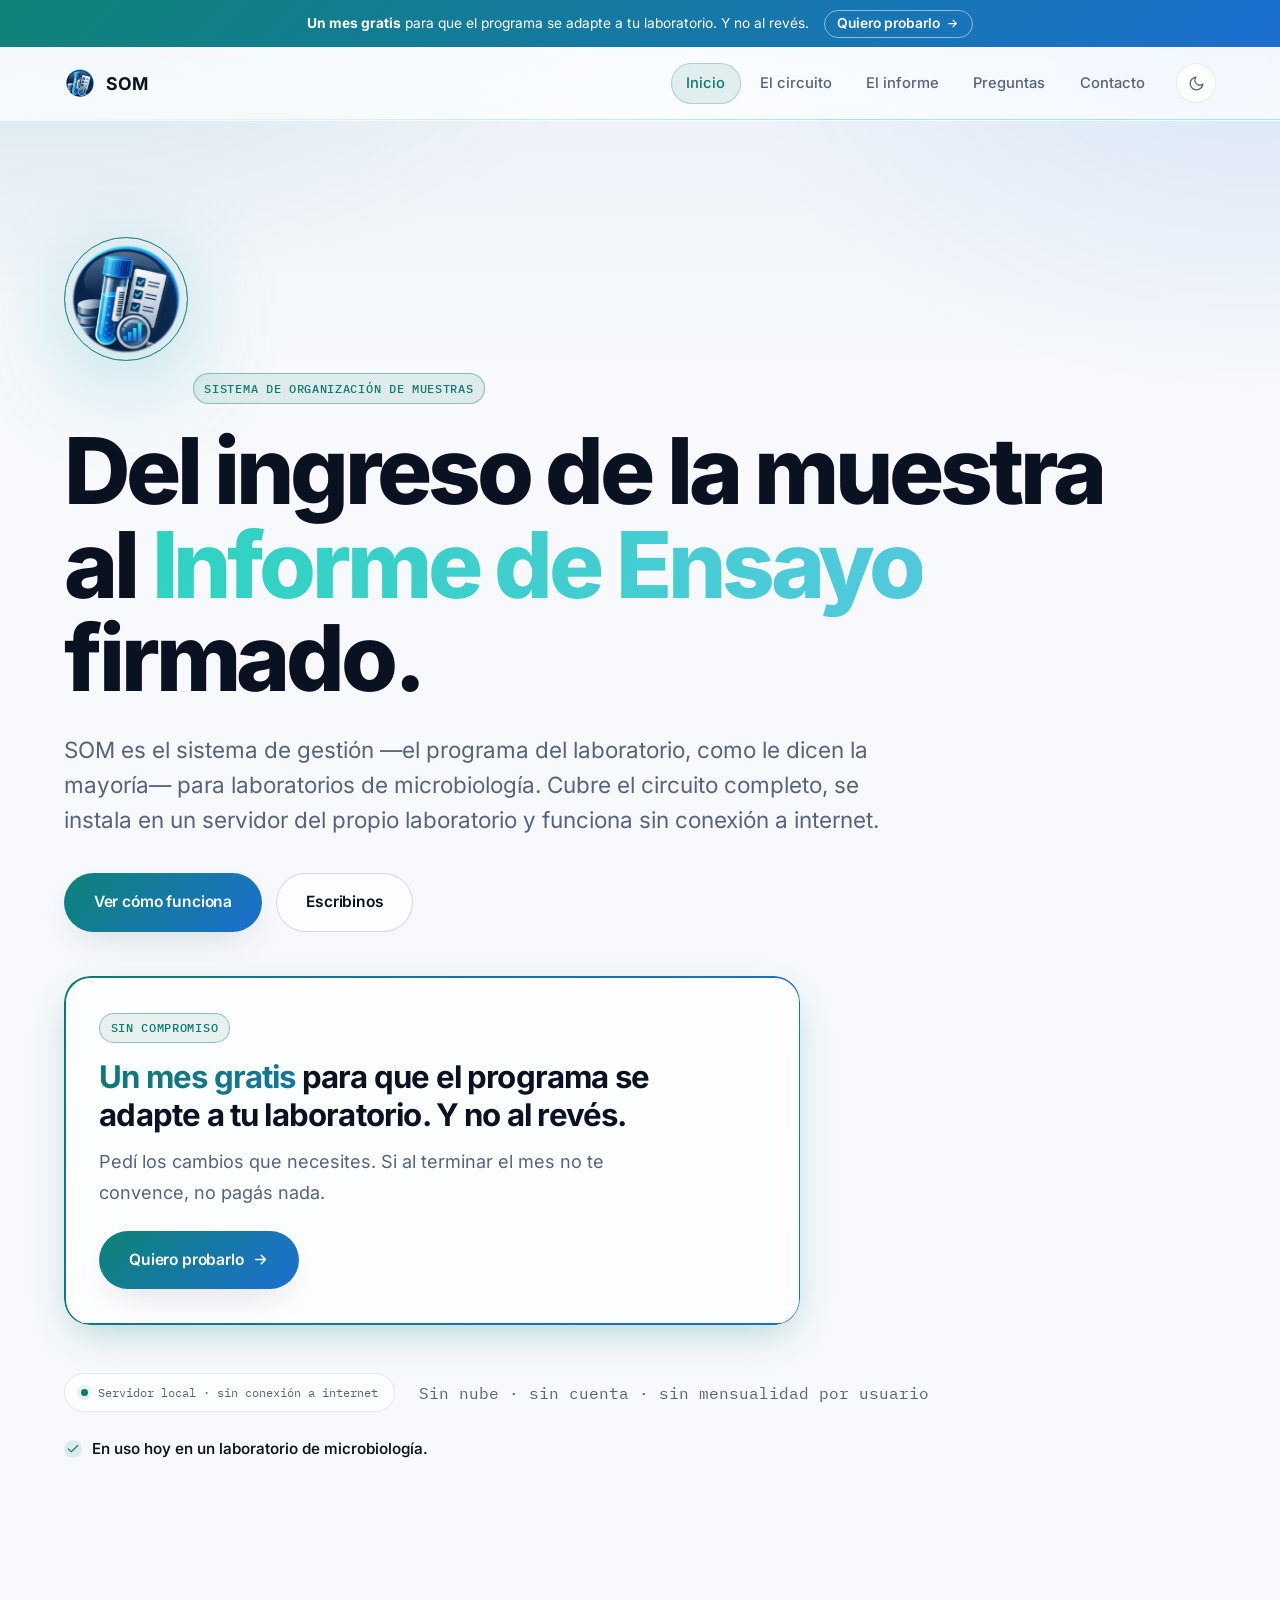
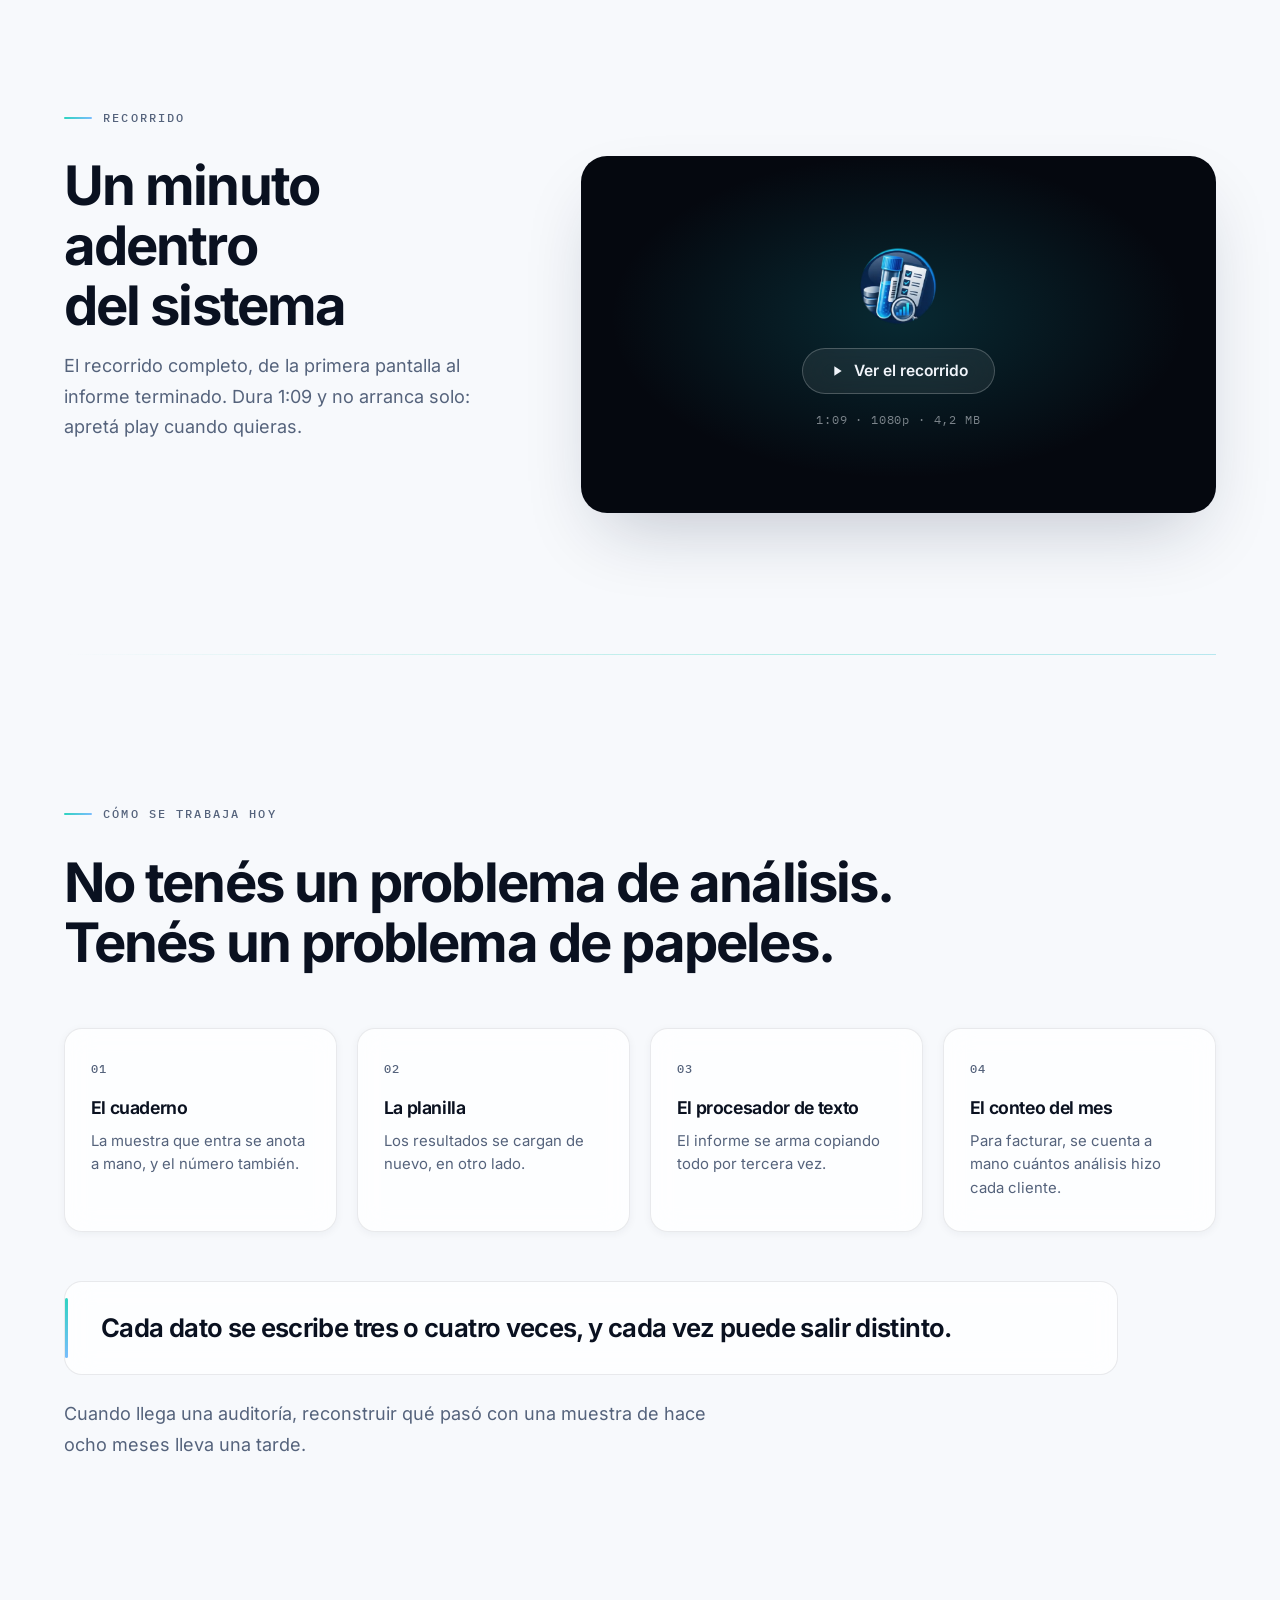
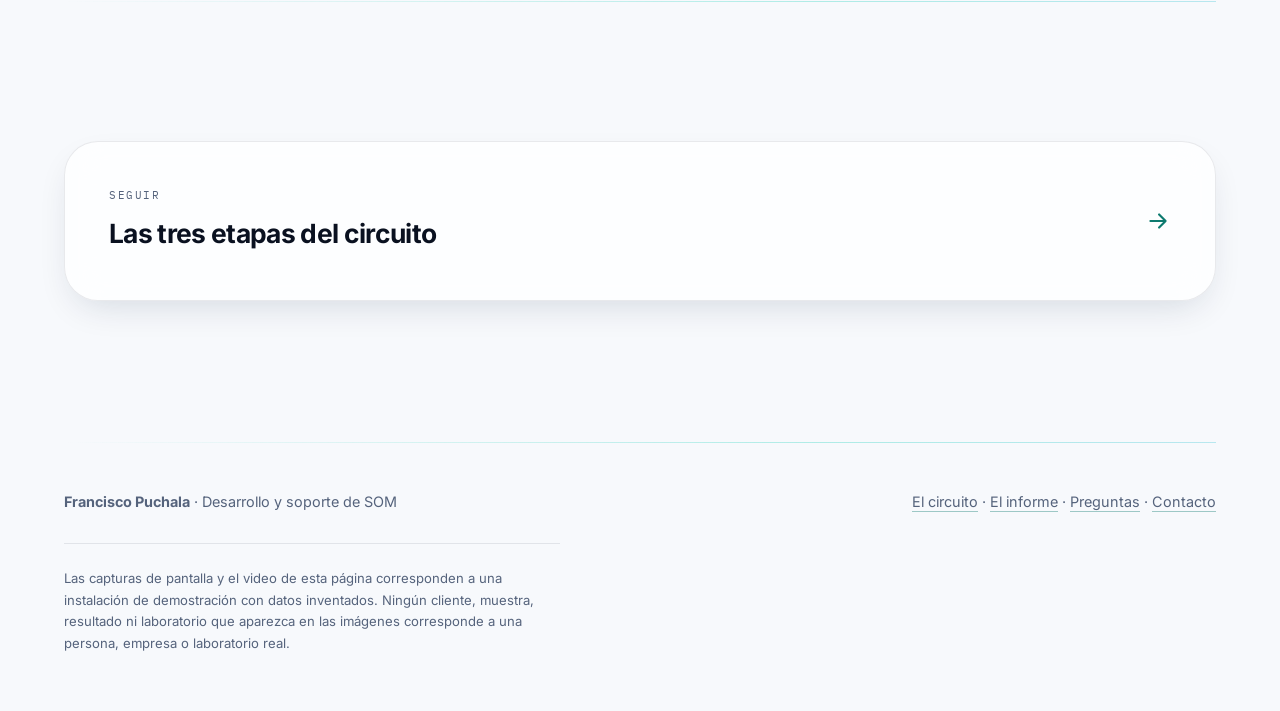
==== commit 767b3d1f: "La pagina apunta a laboratorios de microbiologia, no solo de alimentos El programa sirve para cualqu" ====
--- a/index.html
+++ b/index.html
@@ -3,8 +3,8 @@
   <head>
     <meta charset="utf-8" />
     <meta name="viewport" content="width=device-width, initial-scale=1" />
-                                    <!-- SEO:inicio -->
-    <title>SOM — Software para laboratorios de microbiología de alimentos</title>
+                                        <!-- SEO:inicio -->
+    <title>SOM — Software para laboratorios de microbiología</title>
     <meta name="description" content="SOM gestiona el circuito completo del laboratorio, del ingreso de la muestra al Informe de Ensayo firmado. Se instala en tu servidor y funciona sin internet." />
     <link rel="canonical" href="https://somlims.uy/" />
     <meta name="author" content="Francisco Puchala" />
@@ -14,7 +14,7 @@
     <meta property="og:type" content="website" />
     <meta property="og:site_name" content="SOM — Sistema de Organización de Muestras" />
     <meta property="og:locale" content="es_UY" />
-    <meta property="og:title" content="SOM — Software para laboratorios de microbiología de alimentos" />
+    <meta property="og:title" content="SOM — Software para laboratorios de microbiología" />
     <meta property="og:description" content="SOM gestiona el circuito completo del laboratorio, del ingreso de la muestra al Informe de Ensayo firmado. Se instala en tu servidor y funciona sin internet." />
     <meta property="og:url" content="https://somlims.uy/" />
     <meta property="og:image" content="https://somlims.uy/img/compartir.png" />
@@ -22,11 +22,11 @@
     <meta property="og:image:height" content="630" />
     <meta property="og:image:alt" content="SOM — Sistema de Organización de Muestras. Del ingreso de la muestra al Informe de Ensayo firmado." />
     <meta name="twitter:card" content="summary_large_image" />
-    <meta name="twitter:title" content="SOM — Software para laboratorios de microbiología de alimentos" />
+    <meta name="twitter:title" content="SOM — Software para laboratorios de microbiología" />
     <meta name="twitter:description" content="SOM gestiona el circuito completo del laboratorio, del ingreso de la muestra al Informe de Ensayo firmado. Se instala en tu servidor y funciona sin internet." />
     <meta name="twitter:image" content="https://somlims.uy/img/compartir.png" />
 
-    <script type="application/ld+json">{"@context":"https://schema.org","@type":"SoftwareApplication","name":"SOM — Sistema de Organización de Muestras","alternateName":"SOM","applicationCategory":"BusinessApplication","applicationSubCategory":"Sistema de gestión de laboratorio (LIMS)","operatingSystem":"Servidor propio del laboratorio, red interna","url":"https://somlims.uy/","inLanguage":"es-UY","description":"Sistema de gestión para laboratorios de microbiología de alimentos. Cubre el circuito completo, del ingreso de la muestra al Informe de Ensayo firmado. Se instala en un servidor del propio laboratorio y funciona sin conexión a internet.","author":{"@type":"Person","name":"Francisco Puchala"},"provider":{"@type":"Person","name":"Francisco Puchala"},"areaServed":{"@type":"Country","name":"Uruguay"},"audience":{"@type":"Audience","audienceType":"Laboratorios de microbiología de alimentos"},"featureList":["Ingreso de muestras con numeración automática","Carga de resultados con valores de referencia","Informe de Ensayo sobre hoja membretada con firma","Sello de acreditación según la metodología del catálogo","Fichas de clientes con historial","Conteo mensual por cliente para facturar","Catálogo propio de ensayos, parámetros y metodologías","Usuarios, roles y firmas escaneadas","Respaldos automáticos programados","Funciona sin conexión a internet"]}</script>
+    <script type="application/ld+json">{"@context":"https://schema.org","@type":"SoftwareApplication","name":"SOM — Sistema de Organización de Muestras","alternateName":"SOM","applicationCategory":"BusinessApplication","applicationSubCategory":"Sistema de gestión de laboratorio (LIMS)","operatingSystem":"Servidor propio del laboratorio, red interna","url":"https://somlims.uy/","inLanguage":"es-UY","description":"Sistema de gestión para laboratorios de microbiología. Cubre el circuito completo, del ingreso de la muestra al Informe de Ensayo firmado. Se instala en un servidor del propio laboratorio y funciona sin conexión a internet.","author":{"@type":"Person","name":"Francisco Puchala"},"provider":{"@type":"Person","name":"Francisco Puchala"},"areaServed":{"@type":"Country","name":"Uruguay"},"audience":{"@type":"Audience","audienceType":"Laboratorios de microbiología"},"featureList":["Ingreso de muestras con numeración automática","Carga de resultados con valores de referencia","Informe de Ensayo sobre hoja membretada con firma","Sello de acreditación según la metodología del catálogo","Fichas de clientes con historial","Conteo mensual por cliente para facturar","Catálogo propio de ensayos, parámetros y metodologías","Usuarios, roles y firmas escaneadas","Respaldos automáticos programados","Funciona sin conexión a internet"]}</script>
     <!-- SEO:fin -->
     <meta name="theme-color" content="#05080f" />
     <link rel="icon" href="./favicon.ico" sizes="any" />
@@ -106,7 +106,7 @@
           </h1>
           <p class="bajada medida" data-rev="subir" style="margin-top: 1.75rem">
             SOM es el sistema de gestión —el programa del laboratorio, como le
-            dicen la mayoría— para laboratorios de microbiología de alimentos.
+            dicen la mayoría— para laboratorios de microbiología.
             Cubre el circuito completo, se instala en un servidor del propio
             laboratorio y funciona sin conexión a internet.
           </p>
@@ -133,7 +133,7 @@
           </div>
           <p class="en-uso" data-rev="fundido">
             <svg viewBox="0 0 24 24" fill="none" stroke="currentColor" stroke-width="2" stroke-linecap="round" stroke-linejoin="round" aria-hidden="true"><path d="M20 6 9 17l-5-5"/></svg>
-            En uso hoy en un laboratorio de microbiología de alimentos.
+            En uso hoy en un laboratorio de microbiología.
           </p>
         </div>
       </section>
